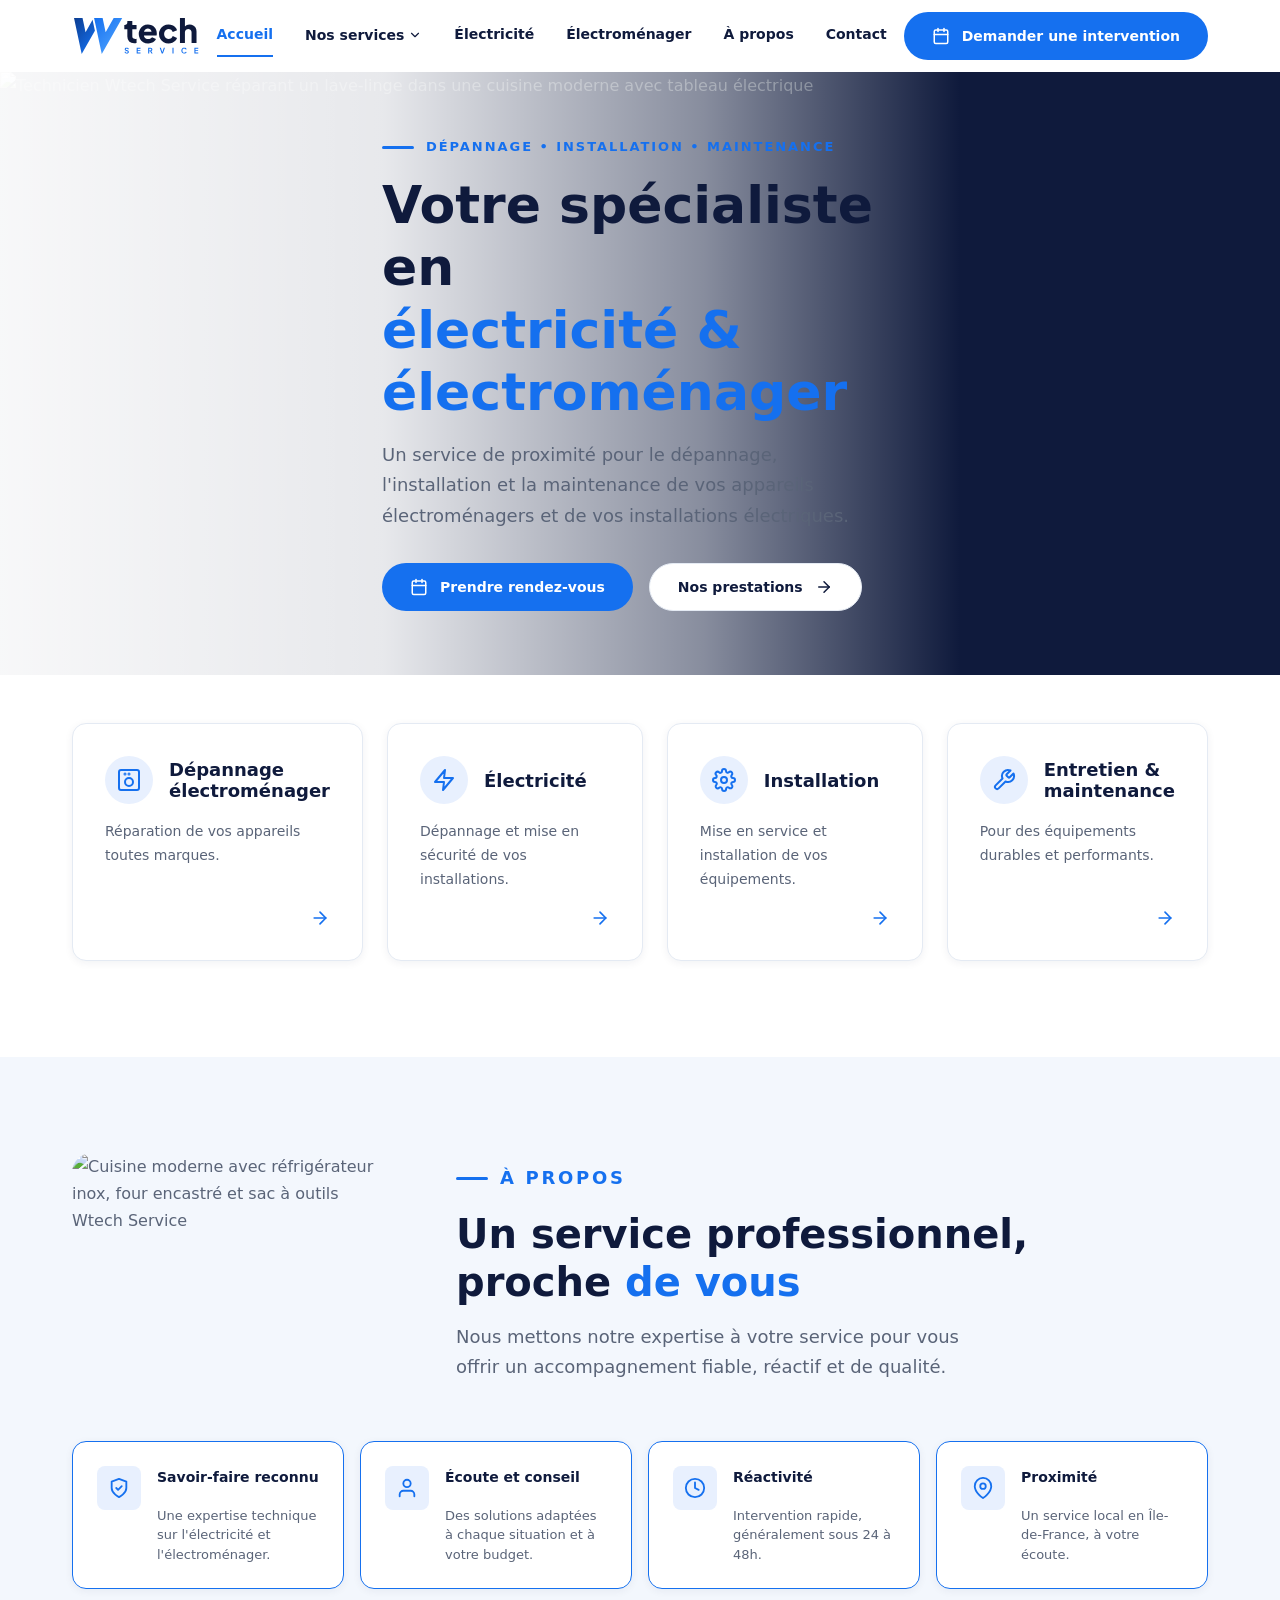
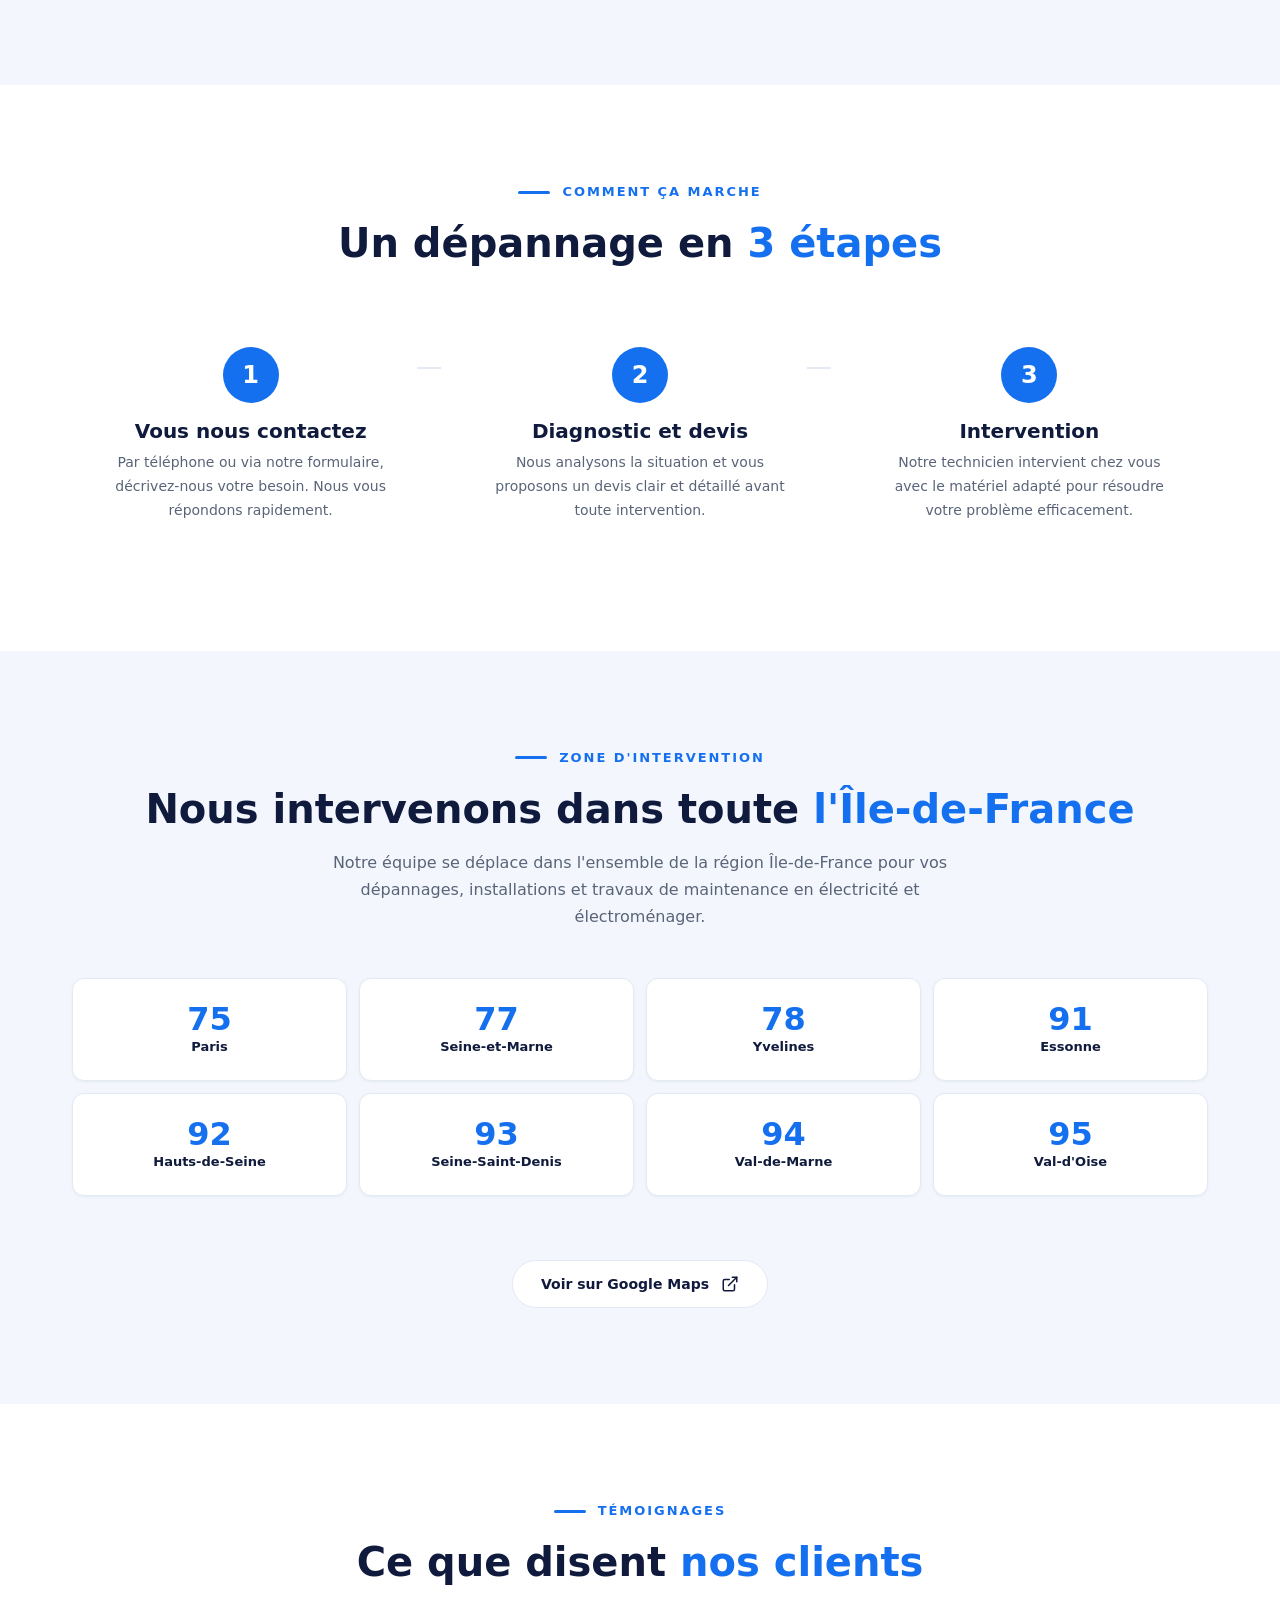
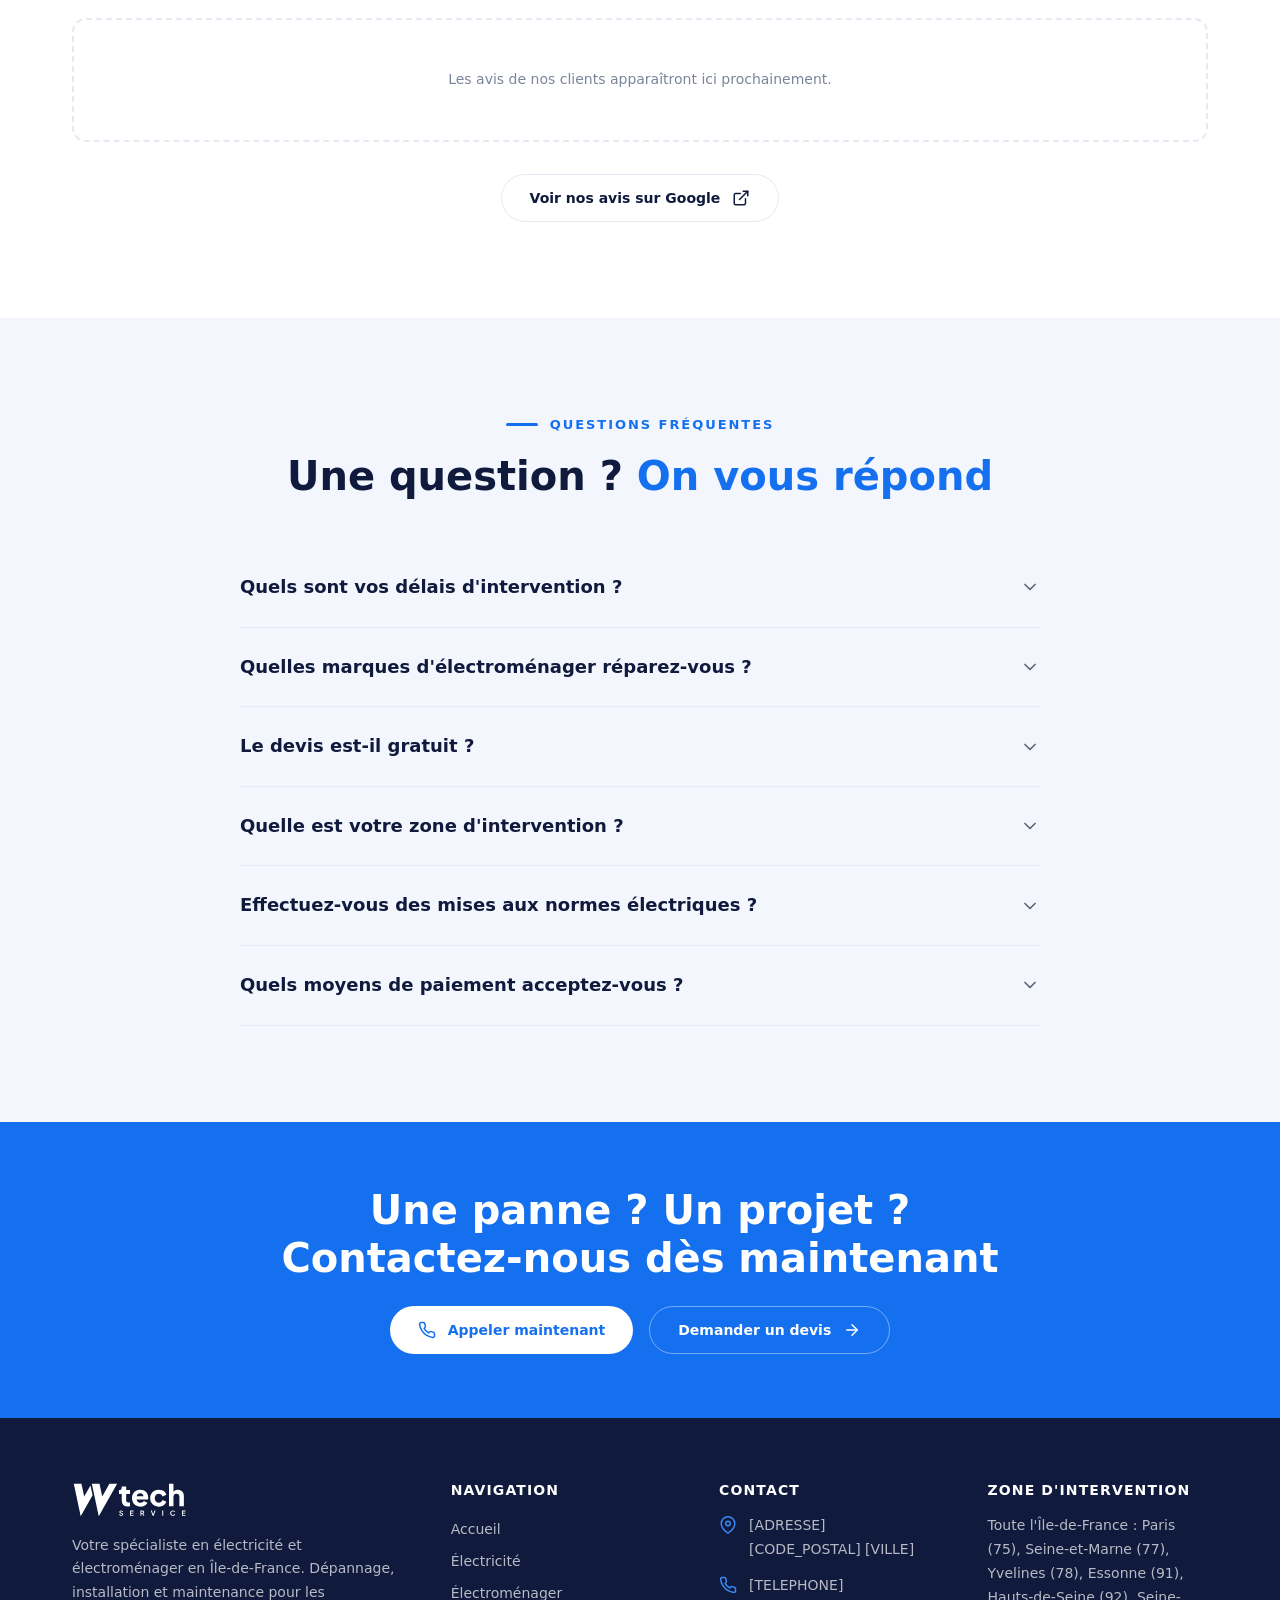
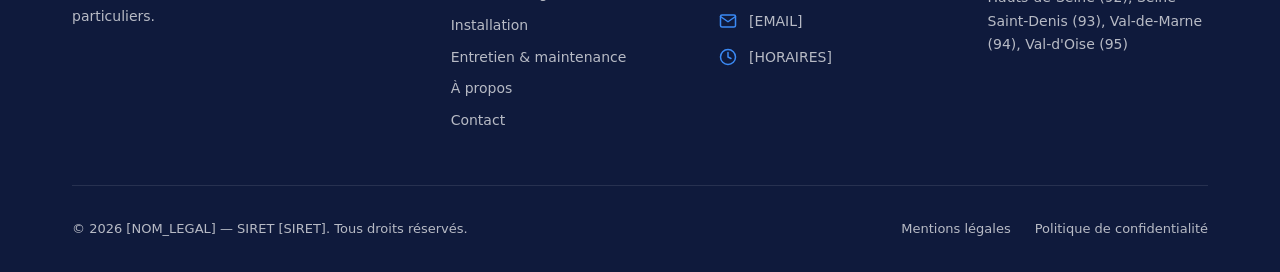
==== index.html @ e5208d06 "Initial commit - Site vitrine Walid Tech Service Co-Authored-By: Claude Opus 4.6 (1M context) <norep" ====
<!DOCTYPE html>
<html lang="fr">
<head>
  <meta charset="UTF-8">
  <meta name="viewport" content="width=device-width, initial-scale=1.0">
  <title>Wtech Service — Dépannage électricité et électroménager en Île-de-France</title>
  <meta name="description" content="Wtech Service : dépannage, installation et maintenance en électricité et électroménager en Île-de-France. Intervention rapide, devis gratuit.">
  <link rel="canonical" href="[URL_SITE]/">
  <meta name="theme-color" content="#1570EF">

  <!-- Open Graph -->
  <meta property="og:type" content="website">
  <meta property="og:title" content="Wtech Service — Électricité & Électroménager en Île-de-France">
  <meta property="og:description" content="Dépannage, installation et maintenance en électricité et électroménager. Intervention rapide en Île-de-France.">
  <meta property="og:url" content="[URL_SITE]/">
  <meta property="og:image" content="[URL_SITE]/assets/img/og-image.jpg">
  <meta property="og:locale" content="fr_FR">
  <meta property="og:site_name" content="Wtech Service">

  <!-- Twitter Card -->
  <meta name="twitter:card" content="summary_large_image">
  <meta name="twitter:title" content="Wtech Service — Électricité & Électroménager en Île-de-France">
  <meta name="twitter:description" content="Dépannage, installation et maintenance en électricité et électroménager. Intervention rapide en Île-de-France.">
  <meta name="twitter:image" content="[URL_SITE]/assets/img/og-image.jpg">

  <!-- Favicons -->
  <link rel="icon" href="assets/img/favicon.svg" type="image/svg+xml">
  <link rel="icon" href="assets/img/favicon-32.png" sizes="32x32" type="image/png">
  <link rel="apple-touch-icon" href="assets/img/apple-touch-icon.png">
  <link rel="manifest" href="site.webmanifest">

  <!-- Fonts (préchargement de la graisse principale) -->
  <link rel="preload" href="assets/fonts/PlusJakartaSans-Bold.woff2" as="font" type="font/woff2" crossorigin>

  <!-- CSS -->
  <link rel="stylesheet" href="assets/css/style.css">

  <!-- Données structurées JSON-LD : LocalBusiness -->
  <script type="application/ld+json">
  {
    "@context": "https://schema.org",
    "@type": "Electrician",
    "@id": "[URL_SITE]/#business",
    "name": "[NOM_LEGAL]",
    "image": "[URL_SITE]/assets/img/og-image.jpg",
    "logo": "[URL_SITE]/assets/img/logo.svg",
    "url": "[URL_SITE]",
    "telephone": "[TELEPHONE]",
    "email": "[EMAIL]",
    "address": {
      "@type": "PostalAddress",
      "streetAddress": "[ADRESSE]",
      "postalCode": "[CODE_POSTAL]",
      "addressLocality": "[VILLE]"
,
      "addressCountry": "FR"
    },
    "openingHoursSpecification": [
      {
        "@type": "OpeningHoursSpecification",
        "dayOfWeek": ["Monday","Tuesday","Wednesday","Thursday","Friday"],
        "opens": "08:00",
        "closes": "18:00"
      }
    ],
    "areaServed": [ZONE_INTERVENTION],
    "priceRange": "€€",
    "sameAs": ["[URL_FICHE_GOOGLE]"]
  }
  </script>

  <!-- Données structurées JSON-LD : FAQPage -->
  <script type="application/ld+json">
  {
    "@context": "https://schema.org",
    "@type": "FAQPage",
    "mainEntity": [
      {
        "@type": "Question",
        "name": "Quels sont vos délais d'intervention ?",
        "acceptedAnswer": {
          "@type": "Answer",
          "text": "Nous intervenons généralement sous 24 à 48 heures selon la nature de la panne et la disponibilité. En cas d'urgence électrique, nous faisons notre possible pour intervenir dans la journée."
        }
      },
      {
        "@type": "Question",
        "name": "Quelles marques d'électroménager réparez-vous ?",
        "acceptedAnswer": {
          "@type": "Answer",
          "text": "Nous réparons toutes les marques d'électroménager : Samsung, LG, Bosch, Whirlpool, Electrolux, Miele, Beko, Indesit, Siemens, et bien d'autres. Contactez-nous pour vérifier la prise en charge de votre appareil."
        }
      },
      {
        "@type": "Question",
        "name": "Le devis est-il gratuit ?",
        "acceptedAnswer": {
          "@type": "Answer",
          "text": "Le diagnostic et le devis sont établis lors de l'intervention. Si vous acceptez le devis, les frais de diagnostic sont inclus dans le prix de la réparation. En cas de refus, seuls les frais de déplacement et de diagnostic sont facturés."
        }
      },
      {
        "@type": "Question",
        "name": "Quelle est votre zone d'intervention ?",
        "acceptedAnswer": {
          "@type": "Answer",
          "text": "Nous intervenons dans toute l'Île-de-France : Paris (75), Seine-et-Marne (77), Yvelines (78), Essonne (91), Hauts-de-Seine (92), Seine-Saint-Denis (93), Val-de-Marne (94) et Val-d'Oise (95)."
        }
      },
      {
        "@type": "Question",
        "name": "Effectuez-vous des mises aux normes électriques ?",
        "acceptedAnswer": {
          "@type": "Answer",
          "text": "Oui, nous réalisons des diagnostics électriques et des mises aux normes (NF C 15-100) pour sécuriser votre installation. Nous pouvons intervenir dans le cadre d'une rénovation ou suite à un diagnostic obligatoire."
        }
      },
      {
        "@type": "Question",
        "name": "Quels moyens de paiement acceptez-vous ?",
        "acceptedAnswer": {
          "@type": "Answer",
          "text": "Nous acceptons les paiements en espèces, par carte bancaire et par virement bancaire. Le règlement s'effectue à la fin de l'intervention, une fois les travaux terminés."
        }
      }
    ]
  }
  </script>
</head>
<body>

<!-- Aller au contenu -->
<a href="#main" class="skip-link">Aller au contenu principal</a>

<!-- ====================================================================
     HEADER
     ==================================================================== -->
<header class="header" role="banner">
  <div class="container header__inner">

    <!-- Logo -->
    <a href="index.html" class="header__logo" aria-label="Wtech Service — Accueil">
      <img src="assets/img/logo.svg" alt="Wtech Service" width="160" height="50">
    </a>

    <!-- Nav desktop -->
    <nav class="nav" aria-label="Navigation principale">
      <a href="index.html" class="nav__link nav__link--active">Accueil</a>

      <!-- Sous-menu Nos services -->
      <div class="nav__item--dropdown">
        <button class="nav__dropdown-toggle" aria-expanded="false" aria-haspopup="true">
          Nos services
          <!-- Chevron -->
          <svg xmlns="http://www.w3.org/2000/svg" viewBox="0 0 24 24" fill="none" stroke="currentColor" stroke-width="2" stroke-linecap="round" stroke-linejoin="round" aria-hidden="true"><path d="M6 9l6 6 6-6"/></svg>
        </button>
        <div class="nav__dropdown" role="menu">
          <a href="electromenager.html" class="nav__dropdown-link" role="menuitem">
            <!-- Lave-linge -->
            <svg xmlns="http://www.w3.org/2000/svg" viewBox="0 0 24 24" fill="none" stroke="currentColor" stroke-width="2" stroke-linecap="round" stroke-linejoin="round" aria-hidden="true"><rect x="2" y="2" width="20" height="20" rx="2"/><circle cx="12" cy="14" r="4"/><line x1="8" y1="6" x2="8" y2="6"/><line x1="12" y1="6" x2="12" y2="6"/></svg>
            Dépannage électroménager
          </a>
          <a href="electricite.html" class="nav__dropdown-link" role="menuitem">
            <!-- Éclair -->
            <svg xmlns="http://www.w3.org/2000/svg" viewBox="0 0 24 24" fill="none" stroke="currentColor" stroke-width="2" stroke-linecap="round" stroke-linejoin="round" aria-hidden="true"><path d="M13 2L3 14h9l-1 8 10-12h-9l1-8z"/></svg>
            Électricité
          </a>
          <a href="installation.html" class="nav__dropdown-link" role="menuitem">
            <!-- Engrenage -->
            <svg xmlns="http://www.w3.org/2000/svg" viewBox="0 0 24 24" fill="none" stroke="currentColor" stroke-width="2" stroke-linecap="round" stroke-linejoin="round" aria-hidden="true"><circle cx="12" cy="12" r="3"/><path d="M19.4 15a1.65 1.65 0 0 0 .33 1.82l.06.06a2 2 0 1 1-2.83 2.83l-.06-.06a1.65 1.65 0 0 0-1.82-.33 1.65 1.65 0 0 0-1 1.51V21a2 2 0 0 1-4 0v-.09A1.65 1.65 0 0 0 9 19.4a1.65 1.65 0 0 0-1.82.33l-.06.06a2 2 0 1 1-2.83-2.83l.06-.06A1.65 1.65 0 0 0 4.68 15a1.65 1.65 0 0 0-1.51-1H3a2 2 0 0 1 0-4h.09A1.65 1.65 0 0 0 4.6 9a1.65 1.65 0 0 0-.33-1.82l-.06-.06a2 2 0 1 1 2.83-2.83l.06.06A1.65 1.65 0 0 0 9 4.68a1.65 1.65 0 0 0 1-1.51V3a2 2 0 0 1 4 0v.09a1.65 1.65 0 0 0 1 1.51 1.65 1.65 0 0 0 1.82-.33l.06-.06a2 2 0 1 1 2.83 2.83l-.06.06A1.65 1.65 0 0 0 19.4 9a1.65 1.65 0 0 0 1.51 1H21a2 2 0 0 1 0 4h-.09a1.65 1.65 0 0 0-1.51 1z"/></svg>
            Installation
          </a>
          <a href="entretien-maintenance.html" class="nav__dropdown-link" role="menuitem">
            <!-- Clé à molette -->
            <svg xmlns="http://www.w3.org/2000/svg" viewBox="0 0 24 24" fill="none" stroke="currentColor" stroke-width="2" stroke-linecap="round" stroke-linejoin="round" aria-hidden="true"><path d="M14.7 6.3a1 1 0 0 0 0 1.4l1.6 1.6a1 1 0 0 0 1.4 0l3.77-3.77a6 6 0 0 1-7.94 7.94l-6.91 6.91a2.12 2.12 0 0 1-3-3l6.91-6.91a6 6 0 0 1 7.94-7.94l-3.76 3.76z"/></svg>
            Entretien &amp; maintenance
          </a>
        </div>
      </div>

      <a href="electricite.html" class="nav__link">Électricité</a>
      <a href="electromenager.html" class="nav__link">Électroménager</a>
      <a href="a-propos.html" class="nav__link">À propos</a>
      <a href="contact.html" class="nav__link">Contact</a>
    </nav>

    <!-- Actions header -->
    <div class="header__actions">
      <!-- Bouton appel mobile -->
      <a href="tel:[TELEPHONE]" class="btn btn--icon btn--primary header__call" aria-label="Appeler Wtech Service">
        <svg xmlns="http://www.w3.org/2000/svg" viewBox="0 0 24 24" fill="none" stroke="currentColor" stroke-width="2" stroke-linecap="round" stroke-linejoin="round" aria-hidden="true"><path d="M22 16.92v3a2 2 0 0 1-2.18 2 19.79 19.79 0 0 1-8.63-3.07 19.5 19.5 0 0 1-6-6 19.79 19.79 0 0 1-3.07-8.67A2 2 0 0 1 4.11 2h3a2 2 0 0 1 2 1.72 12.84 12.84 0 0 0 .7 2.81 2 2 0 0 1-.45 2.11L8.09 9.91a16 16 0 0 0 6 6l1.27-1.27a2 2 0 0 1 2.11-.45 12.84 12.84 0 0 0 2.81.7A2 2 0 0 1 22 16.92z"/></svg>
      </a>

      <!-- CTA desktop -->
      <a href="contact.html" class="btn btn--primary header__cta">
        <!-- Calendrier -->
        <svg xmlns="http://www.w3.org/2000/svg" viewBox="0 0 24 24" fill="none" stroke="currentColor" stroke-width="2" stroke-linecap="round" stroke-linejoin="round" aria-hidden="true"><rect x="3" y="4" width="18" height="18" rx="2"/><line x1="16" y1="2" x2="16" y2="6"/><line x1="8" y1="2" x2="8" y2="6"/><line x1="3" y1="10" x2="21" y2="10"/></svg>
        Demander une intervention
      </a>

      <!-- Burger mobile -->
      <button class="burger" aria-expanded="false" aria-controls="mobile-menu" aria-label="Ouvrir le menu">
        <span class="burger__line"></span>
        <span class="burger__line"></span>
        <span class="burger__line"></span>
      </button>
    </div>
  </div>
</header>

<!-- Menu mobile -->
<nav class="mobile-menu" id="mobile-menu" aria-hidden="true" aria-label="Menu mobile">
  <a href="index.html" class="mobile-menu__link mobile-menu__link--active">Accueil</a>

  <button class="mobile-menu__sub-toggle" aria-expanded="false" aria-controls="mobile-sub-services">
    Nos services
    <svg xmlns="http://www.w3.org/2000/svg" viewBox="0 0 24 24" fill="none" stroke="currentColor" stroke-width="2" stroke-linecap="round" stroke-linejoin="round" aria-hidden="true"><path d="M6 9l6 6 6-6"/></svg>
  </button>
  <div class="mobile-menu__sub" id="mobile-sub-services" aria-hidden="true">
    <a href="electromenager.html" class="mobile-menu__sub-link">
      <svg xmlns="http://www.w3.org/2000/svg" viewBox="0 0 24 24" fill="none" stroke="currentColor" stroke-width="2" stroke-linecap="round" stroke-linejoin="round" aria-hidden="true"><rect x="2" y="2" width="20" height="20" rx="2"/><circle cx="12" cy="14" r="4"/><line x1="8" y1="6" x2="8" y2="6"/><line x1="12" y1="6" x2="12" y2="6"/></svg>
      Dépannage électroménager
    </a>
    <a href="electricite.html" class="mobile-menu__sub-link">
      <svg xmlns="http://www.w3.org/2000/svg" viewBox="0 0 24 24" fill="none" stroke="currentColor" stroke-width="2" stroke-linecap="round" stroke-linejoin="round" aria-hidden="true"><path d="M13 2L3 14h9l-1 8 10-12h-9l1-8z"/></svg>
      Électricité
    </a>
    <a href="installation.html" class="mobile-menu__sub-link">
      <svg xmlns="http://www.w3.org/2000/svg" viewBox="0 0 24 24" fill="none" stroke="currentColor" stroke-width="2" stroke-linecap="round" stroke-linejoin="round" aria-hidden="true"><circle cx="12" cy="12" r="3"/><path d="M19.4 15a1.65 1.65 0 0 0 .33 1.82l.06.06a2 2 0 1 1-2.83 2.83l-.06-.06a1.65 1.65 0 0 0-1.82-.33 1.65 1.65 0 0 0-1 1.51V21a2 2 0 0 1-4 0v-.09A1.65 1.65 0 0 0 9 19.4a1.65 1.65 0 0 0-1.82.33l-.06.06a2 2 0 1 1-2.83-2.83l.06-.06A1.65 1.65 0 0 0 4.68 15a1.65 1.65 0 0 0-1.51-1H3a2 2 0 0 1 0-4h.09A1.65 1.65 0 0 0 4.6 9a1.65 1.65 0 0 0-.33-1.82l-.06-.06a2 2 0 1 1 2.83-2.83l.06.06A1.65 1.65 0 0 0 9 4.68a1.65 1.65 0 0 0 1-1.51V3a2 2 0 0 1 4 0v.09a1.65 1.65 0 0 0 1 1.51 1.65 1.65 0 0 0 1.82-.33l.06-.06a2 2 0 1 1 2.83 2.83l-.06.06A1.65 1.65 0 0 0 19.4 9a1.65 1.65 0 0 0 1.51 1H21a2 2 0 0 1 0 4h-.09a1.65 1.65 0 0 0-1.51 1z"/></svg>
      Installation
    </a>
    <a href="entretien-maintenance.html" class="mobile-menu__sub-link">
      <svg xmlns="http://www.w3.org/2000/svg" viewBox="0 0 24 24" fill="none" stroke="currentColor" stroke-width="2" stroke-linecap="round" stroke-linejoin="round" aria-hidden="true"><path d="M14.7 6.3a1 1 0 0 0 0 1.4l1.6 1.6a1 1 0 0 0 1.4 0l3.77-3.77a6 6 0 0 1-7.94 7.94l-6.91 6.91a2.12 2.12 0 0 1-3-3l6.91-6.91a6 6 0 0 1 7.94-7.94l-3.76 3.76z"/></svg>
      Entretien &amp; maintenance
    </a>
  </div>

  <a href="electricite.html" class="mobile-menu__link">Électricité</a>
  <a href="electromenager.html" class="mobile-menu__link">Électroménager</a>
  <a href="a-propos.html" class="mobile-menu__link">À propos</a>
  <a href="contact.html" class="mobile-menu__link">Contact</a>

  <div class="mobile-menu__cta">
    <a href="contact.html" class="btn btn--primary" style="width:100%">
      <svg xmlns="http://www.w3.org/2000/svg" viewBox="0 0 24 24" fill="none" stroke="currentColor" stroke-width="2" stroke-linecap="round" stroke-linejoin="round" aria-hidden="true"><rect x="3" y="4" width="18" height="18" rx="2"/><line x1="16" y1="2" x2="16" y2="6"/><line x1="8" y1="2" x2="8" y2="6"/><line x1="3" y1="10" x2="21" y2="10"/></svg>
      Demander une intervention
    </a>
  </div>
</nav>
<div class="mobile-menu__overlay" aria-hidden="true"></div>

<!-- ====================================================================
     MAIN
     ==================================================================== -->
<main id="main">

  <!-- ================================================================
       HERO
       ================================================================ -->
  <section class="hero">
    <div class="hero__bg">
      <picture>
        <img
          src="assets/img/hero.jpg"
          alt="Technicien Wtech Service réparant un lave-linge dans une cuisine moderne avec tableau électrique"
          width="1600"
          height="600"
          fetchpriority="high"
        >
      </picture>
    </div>

    <div class="container hero__content">
      <p class="eyebrow">Dépannage &bull; Installation &bull; Maintenance</p>

      <h1 class="hero__title">
        Votre spécialiste en<br>
        <span class="text-primary">électricité &amp; électroménager</span>
      </h1>

      <p class="hero__desc">
        Un service de proximité pour le dépannage, l'installation
        et la maintenance de vos appareils électroménagers
        et de vos installations électriques.
      </p>

      <div class="hero__buttons">
        <a href="contact.html" class="btn btn--primary">
          <!-- Calendrier -->
          <svg xmlns="http://www.w3.org/2000/svg" viewBox="0 0 24 24" fill="none" stroke="currentColor" stroke-width="2" stroke-linecap="round" stroke-linejoin="round" aria-hidden="true"><rect x="3" y="4" width="18" height="18" rx="2"/><line x1="16" y1="2" x2="16" y2="6"/><line x1="8" y1="2" x2="8" y2="6"/><line x1="3" y1="10" x2="21" y2="10"/></svg>
          Prendre rendez-vous
        </a>
        <a href="#services" class="btn btn--secondary">
          Nos prestations
          <svg xmlns="http://www.w3.org/2000/svg" viewBox="0 0 24 24" fill="none" stroke="currentColor" stroke-width="2" stroke-linecap="round" stroke-linejoin="round" aria-hidden="true" width="16" height="16"><path d="M5 12h14"/><path d="M12 5l7 7-7 7"/></svg>
        </a>
      </div>
    </div>
  </section>

  <!-- ================================================================
       SERVICES (4 cartes)
       ================================================================ -->
  <section class="services-grid section" id="services" aria-labelledby="services-heading">
    <h2 id="services-heading" class="sr-only">Nos services</h2>
    <div class="container">
      <div class="services-grid__inner">

        <!-- Carte 1 : Dépannage électroménager -->
        <a href="electromenager.html" class="card reveal">
          <div class="card__header">
            <div class="card__icon">
              <!-- Lave-linge -->
              <svg xmlns="http://www.w3.org/2000/svg" viewBox="0 0 24 24" fill="none" stroke="currentColor" stroke-width="2" stroke-linecap="round" stroke-linejoin="round" aria-hidden="true"><rect x="2" y="2" width="20" height="20" rx="2"/><circle cx="12" cy="14" r="4"/><circle cx="8" cy="6" r="0.5" fill="currentColor"/><circle cx="12" cy="6" r="0.5" fill="currentColor"/></svg>
            </div>
            <h3 class="card__title">Dépannage électroménager</h3>
          </div>
          <p class="card__desc">Réparation de vos appareils toutes marques.</p>
          <div class="card__arrow">
            <svg xmlns="http://www.w3.org/2000/svg" viewBox="0 0 24 24" fill="none" stroke="currentColor" stroke-width="2" stroke-linecap="round" stroke-linejoin="round" aria-hidden="true"><path d="M5 12h14"/><path d="M12 5l7 7-7 7"/></svg>
          </div>
        </a>

        <!-- Carte 2 : Électricité -->
        <a href="electricite.html" class="card reveal">
          <div class="card__header">
            <div class="card__icon">
              <!-- Éclair -->
              <svg xmlns="http://www.w3.org/2000/svg" viewBox="0 0 24 24" fill="none" stroke="currentColor" stroke-width="2" stroke-linecap="round" stroke-linejoin="round" aria-hidden="true"><path d="M13 2L3 14h9l-1 8 10-12h-9l1-8z"/></svg>
            </div>
            <h3 class="card__title">Électricité</h3>
          </div>
          <p class="card__desc">Dépannage et mise en sécurité de vos installations.</p>
          <div class="card__arrow">
            <svg xmlns="http://www.w3.org/2000/svg" viewBox="0 0 24 24" fill="none" stroke="currentColor" stroke-width="2" stroke-linecap="round" stroke-linejoin="round" aria-hidden="true"><path d="M5 12h14"/><path d="M12 5l7 7-7 7"/></svg>
          </div>
        </a>

        <!-- Carte 3 : Installation -->
        <a href="installation.html" class="card reveal">
          <div class="card__header">
            <div class="card__icon">
              <!-- Engrenage -->
              <svg xmlns="http://www.w3.org/2000/svg" viewBox="0 0 24 24" fill="none" stroke="currentColor" stroke-width="2" stroke-linecap="round" stroke-linejoin="round" aria-hidden="true"><circle cx="12" cy="12" r="3"/><path d="M19.4 15a1.65 1.65 0 0 0 .33 1.82l.06.06a2 2 0 1 1-2.83 2.83l-.06-.06a1.65 1.65 0 0 0-1.82-.33 1.65 1.65 0 0 0-1 1.51V21a2 2 0 0 1-4 0v-.09A1.65 1.65 0 0 0 9 19.4a1.65 1.65 0 0 0-1.82.33l-.06.06a2 2 0 1 1-2.83-2.83l.06-.06A1.65 1.65 0 0 0 4.68 15a1.65 1.65 0 0 0-1.51-1H3a2 2 0 0 1 0-4h.09A1.65 1.65 0 0 0 4.6 9a1.65 1.65 0 0 0-.33-1.82l-.06-.06a2 2 0 1 1 2.83-2.83l.06.06A1.65 1.65 0 0 0 9 4.68a1.65 1.65 0 0 0 1-1.51V3a2 2 0 0 1 4 0v.09a1.65 1.65 0 0 0 1 1.51 1.65 1.65 0 0 0 1.82-.33l.06-.06a2 2 0 1 1 2.83 2.83l-.06.06A1.65 1.65 0 0 0 19.4 9a1.65 1.65 0 0 0 1.51 1H21a2 2 0 0 1 0 4h-.09a1.65 1.65 0 0 0-1.51 1z"/></svg>
            </div>
            <h3 class="card__title">Installation</h3>
          </div>
          <p class="card__desc">Mise en service et installation de vos équipements.</p>
          <div class="card__arrow">
            <svg xmlns="http://www.w3.org/2000/svg" viewBox="0 0 24 24" fill="none" stroke="currentColor" stroke-width="2" stroke-linecap="round" stroke-linejoin="round" aria-hidden="true"><path d="M5 12h14"/><path d="M12 5l7 7-7 7"/></svg>
          </div>
        </a>

        <!-- Carte 4 : Entretien & maintenance -->
        <a href="entretien-maintenance.html" class="card reveal">
          <div class="card__header">
            <div class="card__icon">
              <!-- Clé à molette -->
              <svg xmlns="http://www.w3.org/2000/svg" viewBox="0 0 24 24" fill="none" stroke="currentColor" stroke-width="2" stroke-linecap="round" stroke-linejoin="round" aria-hidden="true"><path d="M14.7 6.3a1 1 0 0 0 0 1.4l1.6 1.6a1 1 0 0 0 1.4 0l3.77-3.77a6 6 0 0 1-7.94 7.94l-6.91 6.91a2.12 2.12 0 0 1-3-3l6.91-6.91a6 6 0 0 1 7.94-7.94l-3.76 3.76z"/></svg>
            </div>
            <h3 class="card__title">Entretien &amp; maintenance</h3>
          </div>
          <p class="card__desc">Pour des équipements durables et performants.</p>
          <div class="card__arrow">
            <svg xmlns="http://www.w3.org/2000/svg" viewBox="0 0 24 24" fill="none" stroke="currentColor" stroke-width="2" stroke-linecap="round" stroke-linejoin="round" aria-hidden="true"><path d="M5 12h14"/><path d="M12 5l7 7-7 7"/></svg>
          </div>
        </a>

      </div>
    </div>
  </section>

  <!-- ================================================================
       UN SERVICE PROFESSIONNEL, PROCHE DE VOUS
       ================================================================ -->
  <section class="section section--alt" aria-labelledby="about-heading">
    <div class="container">
      <!-- Bloc haut : image + texte -->
      <div class="about-section__top reveal">
        <div class="about-section__image">
          <picture>
            <img
              src="assets/img/procheDeVous.jpg"
              alt="Cuisine moderne avec réfrigérateur inox, four encastré et sac à outils Wtech Service"
              width="600"
              height="450"
              loading="lazy"
            >
          </picture>
        </div>

        <div class="about-section__text">
          <p class="eyebrow">À propos</p>
          <h2 id="about-heading">
            Un service professionnel,<br>
            proche <span class="text-primary">de vous</span>
          </h2>
          <p>
            Nous mettons notre expertise à votre service pour vous offrir
            un accompagnement fiable, réactif et de qualité.
          </p>
        </div>
      </div>

      <!-- Bloc bas : 4 atouts pleine largeur -->
      <div class="strengths reveal">
          <div class="strength">
            <div class="strength__icon">
              <svg xmlns="http://www.w3.org/2000/svg" viewBox="0 0 24 24" fill="none" stroke="currentColor" stroke-width="2" stroke-linecap="round" stroke-linejoin="round" aria-hidden="true"><path d="M12 22s8-4 8-10V5l-8-3-8 3v7c0 6 8 10 8 10z"/><path d="M9 12l2 2 4-4"/></svg>
            </div>
            <div>
              <p class="strength__title">Savoir-faire reconnu</p>
              <p class="strength__desc">Une expertise technique sur l'électricité et l'électroménager.</p>
            </div>
          </div>

          <div class="strength">
            <div class="strength__icon">
              <svg xmlns="http://www.w3.org/2000/svg" viewBox="0 0 24 24" fill="none" stroke="currentColor" stroke-width="2" stroke-linecap="round" stroke-linejoin="round" aria-hidden="true"><path d="M20 21v-2a4 4 0 0 0-4-4H8a4 4 0 0 0-4 4v2"/><circle cx="12" cy="7" r="4"/></svg>
            </div>
            <div>
              <p class="strength__title">Écoute et conseil</p>
              <p class="strength__desc">Des solutions adaptées à chaque situation et à votre budget.</p>
            </div>
          </div>

          <div class="strength">
            <div class="strength__icon">
              <svg xmlns="http://www.w3.org/2000/svg" viewBox="0 0 24 24" fill="none" stroke="currentColor" stroke-width="2" stroke-linecap="round" stroke-linejoin="round" aria-hidden="true"><circle cx="12" cy="12" r="10"/><polyline points="12 6 12 12 16 14"/></svg>
            </div>
            <div>
              <p class="strength__title">Réactivité</p>
              <p class="strength__desc">Intervention rapide, généralement sous 24 à 48h.</p>
            </div>
          </div>

          <div class="strength">
            <div class="strength__icon">
              <svg xmlns="http://www.w3.org/2000/svg" viewBox="0 0 24 24" fill="none" stroke="currentColor" stroke-width="2" stroke-linecap="round" stroke-linejoin="round" aria-hidden="true"><path d="M21 10c0 7-9 13-9 13s-9-6-9-13a9 9 0 1 1 18 0z"/><circle cx="12" cy="10" r="3"/></svg>
            </div>
            <div>
              <p class="strength__title">Proximité</p>
              <p class="strength__desc">Un service local en Île-de-France, à votre écoute.</p>
            </div>
          </div>
        </div>
      </div>
    </div>
  </section>

  <!-- ================================================================
       COMMENT ÇA MARCHE
       ================================================================ -->
  <section class="section" aria-labelledby="steps-heading">
    <div class="container text-center">
      <p class="eyebrow" style="justify-content:center">Comment ça marche</p>
      <h2 id="steps-heading" class="mb-2xl">Un dépannage en <span class="text-primary">3 étapes</span></h2>

      <div class="steps">
        <div class="step reveal">
          <div class="step__number">1</div>
          <h3 class="step__title">Vous nous contactez</h3>
          <p class="step__desc">Par téléphone ou via notre formulaire, décrivez-nous votre besoin. Nous vous répondons rapidement.</p>
        </div>
        <div class="step reveal">
          <div class="step__number">2</div>
          <h3 class="step__title">Diagnostic et devis</h3>
          <p class="step__desc">Nous analysons la situation et vous proposons un devis clair et détaillé avant toute intervention.</p>
        </div>
        <div class="step reveal">
          <div class="step__number">3</div>
          <h3 class="step__title">Intervention</h3>
          <p class="step__desc">Notre technicien intervient chez vous avec le matériel adapté pour résoudre votre problème efficacement.</p>
        </div>
      </div>
    </div>
  </section>

  <!-- ================================================================
       ZONE D'INTERVENTION
       ================================================================ -->
  <section class="section section--alt" aria-labelledby="zone-heading">
    <div class="container reveal">
      <div class="text-center mb-2xl">
        <p class="eyebrow" style="justify-content:center">Zone d'intervention</p>
        <h2 id="zone-heading" class="mb-md">Nous intervenons dans toute <span class="text-primary">l'Île-de-France</span></h2>
        <p style="max-width:640px;margin-inline:auto;">Notre équipe se déplace dans l'ensemble de la région Île-de-France pour vos dépannages, installations et travaux de maintenance en électricité et électroménager.</p>
      </div>

      <!-- Grille des départements -->
      <div class="zone__cards">
        <div class="zone__card">
          <span class="zone__card-number">75</span>
          <span class="zone__card-name">Paris</span>
        </div>
        <div class="zone__card">
          <span class="zone__card-number">77</span>
          <span class="zone__card-name">Seine-et-Marne</span>
        </div>
        <div class="zone__card">
          <span class="zone__card-number">78</span>
          <span class="zone__card-name">Yvelines</span>
        </div>
        <div class="zone__card">
          <span class="zone__card-number">91</span>
          <span class="zone__card-name">Essonne</span>
        </div>
        <div class="zone__card">
          <span class="zone__card-number">92</span>
          <span class="zone__card-name">Hauts-de-Seine</span>
        </div>
        <div class="zone__card">
          <span class="zone__card-number">93</span>
          <span class="zone__card-name">Seine-Saint-Denis</span>
        </div>
        <div class="zone__card">
          <span class="zone__card-number">94</span>
          <span class="zone__card-name">Val-de-Marne</span>
        </div>
        <div class="zone__card">
          <span class="zone__card-number">95</span>
          <span class="zone__card-name">Val-d'Oise</span>
        </div>
      </div>

      <div class="text-center" style="margin-top:var(--space-xl);">
        <a href="[URL_FICHE_GOOGLE]" class="btn btn--secondary zone__map-btn" target="_blank" rel="noopener noreferrer">
          Voir sur Google Maps
          <svg xmlns="http://www.w3.org/2000/svg" viewBox="0 0 24 24" fill="none" stroke="currentColor" stroke-width="2" stroke-linecap="round" stroke-linejoin="round" aria-hidden="true" width="16" height="16"><path d="M18 13v6a2 2 0 0 1-2 2H5a2 2 0 0 1-2-2V8a2 2 0 0 1 2-2h6"/><polyline points="15 3 21 3 21 9"/><line x1="10" y1="14" x2="21" y2="3"/></svg>
        </a>
      </div>
    </div>
  </section>

  <!-- ================================================================
       AVIS CLIENTS (placeholder)
       ================================================================ -->
  <section class="section reviews" aria-labelledby="reviews-heading">
    <div class="container reveal">
      <p class="eyebrow" style="justify-content:center">Témoignages</p>
      <h2 id="reviews-heading" class="mb-lg">Ce que disent <span class="text-primary">nos clients</span></h2>

      <!--
        TODO : Ajouter les avis Google ici.
        Format recommandé par avis :
        <blockquote class="review">
          <div class="review__stars">★★★★★</div>
          <p class="review__text">Texte de l'avis…</p>
          <footer class="review__author">— Prénom N.</footer>
        </blockquote>

        IMPORTANT : N'utilisez que de vrais avis clients provenant de
        votre fiche Google Business Profile. Ne jamais inventer d'avis.
      -->
      <div class="reviews__placeholder">
        <p>Les avis de nos clients apparaîtront ici prochainement.</p>
      </div>

      <div style="margin-top: var(--space-xl); text-align: center;">
        <a href="[URL_FICHE_GOOGLE]" class="btn btn--secondary" target="_blank" rel="noopener noreferrer">
          Voir nos avis sur Google
          <svg xmlns="http://www.w3.org/2000/svg" viewBox="0 0 24 24" fill="none" stroke="currentColor" stroke-width="2" stroke-linecap="round" stroke-linejoin="round" aria-hidden="true" width="16" height="16"><path d="M18 13v6a2 2 0 0 1-2 2H5a2 2 0 0 1-2-2V8a2 2 0 0 1 2-2h6"/><polyline points="15 3 21 3 21 9"/><line x1="10" y1="14" x2="21" y2="3"/></svg>
        </a>
      </div>
    </div>
  </section>

  <!-- ================================================================
       FAQ
       ================================================================ -->
  <section class="section section--alt" aria-labelledby="faq-heading">
    <div class="container">
      <div class="text-center mb-2xl">
        <p class="eyebrow" style="justify-content:center">Questions fréquentes</p>
        <h2 id="faq-heading">Une question ? <span class="text-primary">On vous répond</span></h2>
      </div>

      <div class="faq__list">
        <details class="faq__item">
          <summary>Quels sont vos délais d'intervention ?</summary>
          <div class="faq__answer">
            <p>Nous intervenons généralement sous 24 à 48 heures selon la nature de la panne et la disponibilité. En cas d'urgence électrique (coupure totale, odeur de brûlé), nous faisons notre possible pour intervenir dans la journée.</p>
          </div>
        </details>

        <details class="faq__item">
          <summary>Quelles marques d'électroménager réparez-vous ?</summary>
          <div class="faq__answer">
            <p>Nous réparons toutes les grandes marques d'électroménager : Samsung, LG, Bosch, Whirlpool, Electrolux, Miele, Beko, Indesit, Siemens, et bien d'autres. Contactez-nous pour vérifier la prise en charge de votre appareil.</p>
          </div>
        </details>

        <details class="faq__item">
          <summary>Le devis est-il gratuit ?</summary>
          <div class="faq__answer">
            <p>Le diagnostic et le devis sont établis lors de l'intervention. Si vous acceptez le devis, les frais de diagnostic sont inclus dans le prix de la réparation. En cas de refus, seuls les frais de déplacement et de diagnostic restent à votre charge.</p>
          </div>
        </details>

        <details class="faq__item">
          <summary>Quelle est votre zone d'intervention ?</summary>
          <div class="faq__answer">
            <p>Nous intervenons dans toute l'Île-de-France : Paris (75), Seine-et-Marne (77), Yvelines (78), Essonne (91), Hauts-de-Seine (92), Seine-Saint-Denis (93), Val-de-Marne (94) et Val-d'Oise (95).</p>
          </div>
        </details>

        <details class="faq__item">
          <summary>Effectuez-vous des mises aux normes électriques ?</summary>
          <div class="faq__answer">
            <p>Oui, nous réalisons des diagnostics électriques et des mises aux normes (NF C 15-100) pour sécuriser votre installation. Nous intervenons dans le cadre d'une rénovation, d'un projet de mise en conformité, ou suite à un diagnostic obligatoire lors d'une vente.</p>
          </div>
        </details>

        <details class="faq__item">
          <summary>Quels moyens de paiement acceptez-vous ?</summary>
          <div class="faq__answer">
            <p>Nous acceptons les paiements en espèces, par carte bancaire et par virement bancaire. Le règlement s'effectue à la fin de l'intervention, une fois les travaux terminés et validés.</p>
          </div>
        </details>
      </div>
    </div>
  </section>

  <!-- ================================================================
       CTA BANDEAU
       ================================================================ -->
  <section class="cta-banner" aria-labelledby="cta-heading">
    <div class="container">
      <h2 id="cta-heading">Une panne ? Un projet ?<br>Contactez-nous dès maintenant</h2>
      <div class="cta-banner__buttons">
        <a href="tel:[TELEPHONE]" class="btn btn--primary">
          <svg xmlns="http://www.w3.org/2000/svg" viewBox="0 0 24 24" fill="none" stroke="currentColor" stroke-width="2" stroke-linecap="round" stroke-linejoin="round" aria-hidden="true"><path d="M22 16.92v3a2 2 0 0 1-2.18 2 19.79 19.79 0 0 1-8.63-3.07 19.5 19.5 0 0 1-6-6 19.79 19.79 0 0 1-3.07-8.67A2 2 0 0 1 4.11 2h3a2 2 0 0 1 2 1.72 12.84 12.84 0 0 0 .7 2.81 2 2 0 0 1-.45 2.11L8.09 9.91a16 16 0 0 0 6 6l1.27-1.27a2 2 0 0 1 2.11-.45 12.84 12.84 0 0 0 2.81.7A2 2 0 0 1 22 16.92z"/></svg>
          Appeler maintenant
        </a>
        <a href="contact.html" class="btn btn--secondary">
          Demander un devis
          <svg xmlns="http://www.w3.org/2000/svg" viewBox="0 0 24 24" fill="none" stroke="currentColor" stroke-width="2" stroke-linecap="round" stroke-linejoin="round" aria-hidden="true" width="16" height="16"><path d="M5 12h14"/><path d="M12 5l7 7-7 7"/></svg>
        </a>
      </div>
    </div>
  </section>

</main>

<!-- ====================================================================
     FOOTER
     ==================================================================== -->
<footer class="footer" role="contentinfo">
  <div class="container">
    <div class="footer__grid">

      <!-- Colonne 1 : Marque -->
      <div class="footer__brand">
        <a href="index.html" class="footer__logo" aria-label="Wtech Service — Accueil">
          <!-- Logo en version claire pour fond sombre : on utilise le même SVG avec un filtre CSS ou une version dédiée -->
          <img src="assets/img/logo.svg" alt="Wtech Service" width="140" height="44" style="filter: brightness(0) invert(1);">
        </a>
        <p>Votre spécialiste en électricité et électroménager en Île-de-France. Dépannage, installation et maintenance pour les particuliers.</p>
      </div>

      <!-- Colonne 2 : Pages -->
      <div>
        <h3 class="footer__heading">Navigation</h3>
        <a href="index.html" class="footer__link">Accueil</a>
        <a href="electricite.html" class="footer__link">Électricité</a>
        <a href="electromenager.html" class="footer__link">Électroménager</a>
        <a href="installation.html" class="footer__link">Installation</a>
        <a href="entretien-maintenance.html" class="footer__link">Entretien &amp; maintenance</a>
        <a href="a-propos.html" class="footer__link">À propos</a>
        <a href="contact.html" class="footer__link">Contact</a>
      </div>

      <!-- Colonne 3 : Contact (NAP) -->
      <div>
        <h3 class="footer__heading">Contact</h3>
        <div class="footer__contact-item">
          <svg xmlns="http://www.w3.org/2000/svg" viewBox="0 0 24 24" fill="none" stroke="currentColor" stroke-width="2" stroke-linecap="round" stroke-linejoin="round" aria-hidden="true"><path d="M21 10c0 7-9 13-9 13s-9-6-9-13a9 9 0 1 1 18 0z"/><circle cx="12" cy="10" r="3"/></svg>
          <span>[ADRESSE]<br>[CODE_POSTAL] [VILLE]</span>
        </div>
        <div class="footer__contact-item">
          <svg xmlns="http://www.w3.org/2000/svg" viewBox="0 0 24 24" fill="none" stroke="currentColor" stroke-width="2" stroke-linecap="round" stroke-linejoin="round" aria-hidden="true"><path d="M22 16.92v3a2 2 0 0 1-2.18 2 19.79 19.79 0 0 1-8.63-3.07 19.5 19.5 0 0 1-6-6 19.79 19.79 0 0 1-3.07-8.67A2 2 0 0 1 4.11 2h3a2 2 0 0 1 2 1.72 12.84 12.84 0 0 0 .7 2.81 2 2 0 0 1-.45 2.11L8.09 9.91a16 16 0 0 0 6 6l1.27-1.27a2 2 0 0 1 2.11-.45 12.84 12.84 0 0 0 2.81.7A2 2 0 0 1 22 16.92z"/></svg>
          <a href="tel:[TELEPHONE]">[TELEPHONE]</a>
        </div>
        <div class="footer__contact-item">
          <svg xmlns="http://www.w3.org/2000/svg" viewBox="0 0 24 24" fill="none" stroke="currentColor" stroke-width="2" stroke-linecap="round" stroke-linejoin="round" aria-hidden="true"><path d="M4 4h16c1.1 0 2 .9 2 2v12c0 1.1-.9 2-2 2H4c-1.1 0-2-.9-2-2V6c0-1.1.9-2 2-2z"/><polyline points="22,6 12,13 2,6"/></svg>
          <a href="mailto:[EMAIL]">[EMAIL]</a>
        </div>
        <div class="footer__contact-item">
          <svg xmlns="http://www.w3.org/2000/svg" viewBox="0 0 24 24" fill="none" stroke="currentColor" stroke-width="2" stroke-linecap="round" stroke-linejoin="round" aria-hidden="true"><circle cx="12" cy="12" r="10"/><polyline points="12 6 12 12 16 14"/></svg>
          <span>[HORAIRES]</span>
        </div>
      </div>

      <!-- Colonne 4 : Zone -->
      <div>
        <h3 class="footer__heading">Zone d'intervention</h3>
        <p style="font-size: var(--fs-sm);">Toute l'Île-de-France : Paris (75), Seine-et-Marne (77), Yvelines (78), Essonne (91), Hauts-de-Seine (92), Seine-Saint-Denis (93), Val-de-Marne (94), Val-d'Oise (95)</p>
      </div>

    </div>

    <!-- Bottom -->
    <div class="footer__bottom">
      <p>&copy; <span class="js-year">2024</span> [NOM_LEGAL] — SIRET [SIRET]. Tous droits réservés.</p>
      <div class="footer__legal">
        <a href="mentions-legales.html">Mentions légales</a>
        <a href="politique-confidentialite.html">Politique de confidentialité</a>
      </div>
    </div>
  </div>
</footer>

<!-- ====================================================================
     BARRE MOBILE (Appeler / Devis)
     ==================================================================== -->
<div class="mobile-bar" aria-label="Actions rapides">
  <a href="tel:[TELEPHONE]" class="mobile-bar__btn mobile-bar__btn--call">
    <svg xmlns="http://www.w3.org/2000/svg" viewBox="0 0 24 24" fill="none" stroke="currentColor" stroke-width="2" stroke-linecap="round" stroke-linejoin="round" aria-hidden="true"><path d="M22 16.92v3a2 2 0 0 1-2.18 2 19.79 19.79 0 0 1-8.63-3.07 19.5 19.5 0 0 1-6-6 19.79 19.79 0 0 1-3.07-8.67A2 2 0 0 1 4.11 2h3a2 2 0 0 1 2 1.72 12.84 12.84 0 0 0 .7 2.81 2 2 0 0 1-.45 2.11L8.09 9.91a16 16 0 0 0 6 6l1.27-1.27a2 2 0 0 1 2.11-.45 12.84 12.84 0 0 0 2.81.7A2 2 0 0 1 22 16.92z"/></svg>
    Appeler
  </a>
  <a href="contact.html" class="mobile-bar__btn mobile-bar__btn--quote">
    <svg xmlns="http://www.w3.org/2000/svg" viewBox="0 0 24 24" fill="none" stroke="currentColor" stroke-width="2" stroke-linecap="round" stroke-linejoin="round" aria-hidden="true"><path d="M14 2H6a2 2 0 0 0-2 2v16a2 2 0 0 0 2 2h12a2 2 0 0 0 2-2V8z"/><polyline points="14 2 14 8 20 8"/><line x1="16" y1="13" x2="8" y2="13"/><line x1="16" y1="17" x2="8" y2="17"/><polyline points="10 9 9 9 8 9"/></svg>
    Devis gratuit
  </a>
</div>

<!-- JS (defer dans le head serait mieux, mais placé ici pour compatibilité) -->
<script src="assets/js/main.js" defer></script>

</body>
</html>
---- assets/css/style.css ----
/* ==========================================================================
   Wtech Service — Feuille de style principale
   Mobile-first • BEM • Variables CSS
   ========================================================================== */

/* --------------------------------------------------------------------------
   0. FONTS — Plus Jakarta Sans (auto-hébergée, woff2)
   -------------------------------------------------------------------------- */
@font-face {
  font-family: 'Plus Jakarta Sans';
  src: url('../fonts/PlusJakartaSans-Regular.woff2') format('woff2');
  font-weight: 400;
  font-style: normal;
  font-display: swap;
}
@font-face {
  font-family: 'Plus Jakarta Sans';
  src: url('../fonts/PlusJakartaSans-Medium.woff2') format('woff2');
  font-weight: 500;
  font-style: normal;
  font-display: swap;
}
@font-face {
  font-family: 'Plus Jakarta Sans';
  src: url('../fonts/PlusJakartaSans-Bold.woff2') format('woff2');
  font-weight: 700;
  font-style: normal;
  font-display: swap;
}
@font-face {
  font-family: 'Plus Jakarta Sans';
  src: url('../fonts/PlusJakartaSans-ExtraBold.woff2') format('woff2');
  font-weight: 800;
  font-style: normal;
  font-display: swap;
}

/* --------------------------------------------------------------------------
   1. VARIABLES (Design tokens)
   -------------------------------------------------------------------------- */
:root {
  /* Couleurs */
  --primary:      #1570EF;
  --primary-dark:  #0E5BD0;
  --primary-light: #3B8AF5;
  --navy:          #0F1A3C;
  --text:          #5A6478;
  --text-light:    #7A849A;
  --bg-light:      #F3F7FD;
  --icon-bg:       #E8F0FE;
  --border:        #E4EAF3;
  --white:         #FFFFFF;
  --black:         #000000;

  /* Typographie */
  --font-family:  'Plus Jakarta Sans', system-ui, -apple-system, 'Segoe UI', Roboto, sans-serif;
  --fs-xs:    clamp(0.75rem, 0.7rem + 0.25vw, 0.8125rem);   /* ~12-13px */
  --fs-sm:    clamp(0.8125rem, 0.75rem + 0.3vw, 0.875rem);   /* ~13-14px */
  --fs-base:  clamp(0.9375rem, 0.875rem + 0.3vw, 1rem);      /* ~15-16px */
  --fs-md:    clamp(1rem, 0.9rem + 0.5vw, 1.125rem);          /* ~16-18px */
  --fs-lg:    clamp(1.125rem, 1rem + 0.6vw, 1.25rem);         /* ~18-20px */
  --fs-xl:    clamp(1.25rem, 1.1rem + 0.75vw, 1.5rem);        /* ~20-24px */
  --fs-2xl:   clamp(1.5rem, 1.2rem + 1.5vw, 2rem);            /* ~24-32px */
  --fs-3xl:   clamp(1.75rem, 1.4rem + 1.75vw, 2.5rem);        /* ~28-40px */
  --fs-hero:  clamp(2rem, 1.5rem + 2.5vw, 3.25rem);           /* ~32-52px */

  /* Espacements */
  --space-xs:  0.5rem;
  --space-sm:  0.75rem;
  --space-md:  1rem;
  --space-lg:  1.5rem;
  --space-xl:  2rem;
  --space-2xl: 3rem;
  --space-3xl: 4rem;
  --space-4xl: 6rem;

  /* Rayons */
  --radius-sm:   8px;
  --radius-md:   12px;
  --radius-lg:   14px;
  --radius-xl:   20px;
  --radius-full: 9999px;

  /* Ombres */
  --shadow-sm:    0 1px 3px rgba(15, 26, 60, 0.06);
  --shadow-md:    0 4px 12px rgba(15, 26, 60, 0.08);
  --shadow-lg:    0 8px 24px rgba(15, 26, 60, 0.1);
  --shadow-card:  0 2px 8px rgba(15, 26, 60, 0.06);
  --shadow-hover: 0 6px 20px rgba(15, 26, 60, 0.12);

  /* Transitions */
  --transition-fast: 0.2s ease;
  --transition-base: 0.3s ease;

  /* Layout */
  --container-max: 1200px;
  --header-h: 72px;
  --mobile-bar-h: 60px;
}

/* --------------------------------------------------------------------------
   2. RESET & BASE
   -------------------------------------------------------------------------- */
*,
*::before,
*::after {
  box-sizing: border-box;
  margin: 0;
  padding: 0;
}

html {
  scroll-behavior: smooth;
  -webkit-text-size-adjust: 100%;
  scroll-padding-top: var(--header-h);
}

body {
  font-family: var(--font-family);
  font-size: var(--fs-base);
  font-weight: 400;
  line-height: 1.7;
  color: var(--text);
  background: var(--white);
  -webkit-font-smoothing: antialiased;
  -moz-osx-font-smoothing: grayscale;
}

img,
picture,
video,
svg {
  display: block;
  max-width: 100%;
  height: auto;
}

a {
  color: inherit;
  text-decoration: none;
}

ul, ol {
  list-style: none;
}

button {
  cursor: pointer;
  border: none;
  background: none;
  font-family: inherit;
  font-size: inherit;
}

input,
select,
textarea {
  font-family: inherit;
  font-size: inherit;
}

/* --------------------------------------------------------------------------
   3. ACCESSIBILITE
   -------------------------------------------------------------------------- */

/* Lien "Aller au contenu" */
.skip-link {
  position: absolute;
  top: -100%;
  left: var(--space-md);
  z-index: 10000;
  padding: var(--space-sm) var(--space-md);
  background: var(--navy);
  color: var(--white);
  border-radius: var(--radius-sm);
  font-weight: 700;
  font-size: var(--fs-sm);
}
.skip-link:focus {
  top: var(--space-md);
}

/* Focus visible */
:focus-visible {
  outline: 3px solid var(--primary);
  outline-offset: 2px;
  border-radius: 2px;
}

/* Utilitaire sr-only */
.sr-only {
  position: absolute;
  width: 1px;
  height: 1px;
  padding: 0;
  margin: -1px;
  overflow: hidden;
  clip: rect(0, 0, 0, 0);
  white-space: nowrap;
  border: 0;
}

/* --------------------------------------------------------------------------
   4. LAYOUT UTILITAIRES
   -------------------------------------------------------------------------- */
.container {
  width: 100%;
  max-width: var(--container-max);
  margin-inline: auto;
  padding-inline: var(--space-md);
}

@media (min-width: 768px) {
  .container { padding-inline: var(--space-xl); }
}

.section {
  padding-block: var(--space-3xl);
}

@media (min-width: 768px) {
  .section { padding-block: var(--space-4xl); }
}

.section--alt {
  background: var(--bg-light);
}

/* --------------------------------------------------------------------------
   5. TYPOGRAPHIE
   -------------------------------------------------------------------------- */
h1, h2, h3, h4, h5, h6 {
  font-weight: 800;
  color: var(--navy);
  line-height: 1.2;
}

h1 { font-size: var(--fs-hero); }
h2 { font-size: var(--fs-3xl); }
h3 { font-size: var(--fs-xl); }
h4 { font-size: var(--fs-lg); }

p + p { margin-top: var(--space-md); }

/* Sur-titre (eyebrow) */
.eyebrow {
  display: flex;
  align-items: center;
  gap: var(--space-sm);
  font-size: var(--fs-xs);
  font-weight: 700;
  text-transform: uppercase;
  letter-spacing: 0.15em;
  color: var(--primary);
  margin-bottom: var(--space-md);
}
.eyebrow::before {
  content: '';
  display: inline-block;
  width: 32px;
  height: 3px;
  background: var(--primary);
  border-radius: var(--radius-full);
  flex-shrink: 0;
}

/* Texte en couleur */
.text-primary { color: var(--primary); }
.text-navy   { color: var(--navy); }

/* --------------------------------------------------------------------------
   6. BOUTONS
   -------------------------------------------------------------------------- */
.btn {
  display: inline-flex;
  align-items: center;
  justify-content: center;
  gap: var(--space-sm);
  padding: 0.8125rem 1.75rem;
  font-size: var(--fs-sm);
  font-weight: 700;
  line-height: 1;
  border-radius: var(--radius-full);
  transition: background var(--transition-fast), box-shadow var(--transition-fast), transform var(--transition-fast), color var(--transition-fast), border-color var(--transition-fast);
  white-space: nowrap;
  min-height: 48px;
  min-width: 44px;
}
.btn svg {
  width: 18px;
  height: 18px;
  flex-shrink: 0;
}

/* Primaire */
.btn--primary {
  background: var(--primary);
  color: var(--white);
}
.btn--primary:hover,
.btn--primary:focus-visible {
  background: var(--primary-dark);
  box-shadow: var(--shadow-md);
  transform: translateY(-1px);
}
.btn--primary:active {
  transform: translateY(0);
}

/* Secondaire */
.btn--secondary {
  background: var(--white);
  color: var(--navy);
  border: 1.5px solid var(--border);
}
.btn--secondary:hover,
.btn--secondary:focus-visible {
  border-color: var(--primary);
  color: var(--primary);
  box-shadow: var(--shadow-sm);
}

/* Bouton icône seul (mobile) */
.btn--icon {
  padding: 0.625rem;
  border-radius: var(--radius-full);
  min-height: 44px;
  min-width: 44px;
}
.btn--icon svg {
  width: 22px;
  height: 22px;
}

/* Petit */
.btn--sm {
  padding: 0.5rem 1.25rem;
  font-size: var(--fs-xs);
  min-height: 40px;
}

/* --------------------------------------------------------------------------
   7. HEADER
   -------------------------------------------------------------------------- */
.header {
  position: sticky;
  top: 0;
  z-index: 1000;
  background: var(--white);
  height: var(--header-h);
  transition: box-shadow var(--transition-base);
}
.header--scrolled {
  box-shadow: var(--shadow-md);
}

.header__inner {
  display: flex;
  align-items: center;
  justify-content: space-between;
  height: 100%;
}

/* Logo */
.header__logo {
  flex-shrink: 0;
}
.header__logo img,
.header__logo svg {
  height: 40px;
  width: auto;
}

/* Nav desktop */
.nav {
  display: none;
}

@media (min-width: 1024px) {
  .nav {
    display: flex;
    align-items: center;
    gap: var(--space-xl);
  }
}

.nav__link {
  font-size: var(--fs-sm);
  font-weight: 600;
  color: var(--navy);
  padding: var(--space-xs) 0;
  border-bottom: 2px solid transparent;
  transition: color var(--transition-fast), border-color var(--transition-fast);
}
.nav__link:hover,
.nav__link--active {
  color: var(--primary);
  border-bottom-color: var(--primary);
}

/* Sous-menu */
.nav__item--dropdown {
  position: relative;
}
.nav__dropdown-toggle {
  display: inline-flex;
  align-items: center;
  gap: 4px;
  font-size: var(--fs-sm);
  font-weight: 600;
  color: var(--navy);
  padding: var(--space-xs) 0;
  border-bottom: 2px solid transparent;
  transition: color var(--transition-fast), border-color var(--transition-fast);
  background: none;
  cursor: pointer;
}
.nav__dropdown-toggle:hover,
.nav__dropdown-toggle[aria-expanded="true"] {
  color: var(--primary);
  border-bottom-color: var(--primary);
}
.nav__dropdown-toggle svg {
  width: 14px;
  height: 14px;
  transition: transform var(--transition-fast);
}
.nav__dropdown-toggle[aria-expanded="true"] svg {
  transform: rotate(180deg);
}

.nav__dropdown {
  position: absolute;
  top: 100%;
  left: 50%;
  transform: translateX(-50%);
  min-width: 220px;
  padding: var(--space-sm);
  background: var(--white);
  border: 1px solid var(--border);
  border-radius: var(--radius-md);
  box-shadow: var(--shadow-lg);
  opacity: 0;
  visibility: hidden;
  transition: opacity var(--transition-fast), visibility var(--transition-fast), transform var(--transition-fast);
  transform: translateX(-50%) translateY(8px);
}
.nav__item--dropdown:hover .nav__dropdown,
.nav__item--dropdown:focus-within .nav__dropdown,
.nav__dropdown-toggle[aria-expanded="true"] + .nav__dropdown {
  opacity: 1;
  visibility: visible;
  transform: translateX(-50%) translateY(0);
}

.nav__dropdown-link {
  display: flex;
  align-items: center;
  gap: var(--space-sm);
  padding: var(--space-sm) var(--space-md);
  font-size: var(--fs-sm);
  font-weight: 500;
  color: var(--navy);
  border-radius: var(--radius-sm);
  transition: background var(--transition-fast), color var(--transition-fast);
}
.nav__dropdown-link:hover {
  background: var(--bg-light);
  color: var(--primary);
}
.nav__dropdown-link svg {
  width: 18px;
  height: 18px;
  color: var(--primary);
  flex-shrink: 0;
}

/* Actions header */
.header__actions {
  display: flex;
  align-items: center;
  gap: var(--space-sm);
}
.header__cta {
  display: none;
}

/* Burger */
.burger {
  display: flex;
  flex-direction: column;
  justify-content: center;
  gap: 5px;
  width: 44px;
  height: 44px;
  padding: 10px;
  border-radius: var(--radius-sm);
}

@media (min-width: 1024px) {
  .header__cta   { display: inline-flex; }
  .header__call  { display: none; }
  .burger        { display: none !important; }
}
.burger__line {
  display: block;
  width: 100%;
  height: 2.5px;
  background: var(--navy);
  border-radius: var(--radius-full);
  transition: transform var(--transition-base), opacity var(--transition-fast);
  transform-origin: center;
}
.burger[aria-expanded="true"] .burger__line:nth-child(1) {
  transform: translateY(7.5px) rotate(45deg);
}
.burger[aria-expanded="true"] .burger__line:nth-child(2) {
  opacity: 0;
}
.burger[aria-expanded="true"] .burger__line:nth-child(3) {
  transform: translateY(-7.5px) rotate(-45deg);
}

/* Mobile menu */
.mobile-menu {
  position: fixed;
  inset: var(--header-h) 0 0 0;
  z-index: 999;
  background: var(--white);
  padding: var(--space-xl) var(--space-md);
  overflow-y: auto;
  transform: translateX(100%);
  transition: transform var(--transition-base);
}
.mobile-menu[aria-hidden="false"] {
  transform: translateX(0);
}
.mobile-menu__overlay {
  position: fixed;
  inset: var(--header-h) 0 0 0;
  z-index: 998;
  background: rgba(15, 26, 60, 0.3);
  opacity: 0;
  visibility: hidden;
  transition: opacity var(--transition-base), visibility var(--transition-base);
}
.mobile-menu[aria-hidden="false"] ~ .mobile-menu__overlay {
  opacity: 1;
  visibility: visible;
}

.mobile-menu__link {
  display: block;
  padding: var(--space-md) 0;
  font-size: var(--fs-lg);
  font-weight: 700;
  color: var(--navy);
  border-bottom: 1px solid var(--border);
}
.mobile-menu__link--active {
  color: var(--primary);
}

/* Sous-menu mobile */
.mobile-menu__sub-toggle {
  display: flex;
  align-items: center;
  justify-content: space-between;
  width: 100%;
  padding: var(--space-md) 0;
  font-size: var(--fs-lg);
  font-weight: 700;
  color: var(--navy);
  border-bottom: 1px solid var(--border);
}
.mobile-menu__sub-toggle svg {
  width: 20px;
  height: 20px;
  transition: transform var(--transition-fast);
}
.mobile-menu__sub-toggle[aria-expanded="true"] svg {
  transform: rotate(180deg);
}
.mobile-menu__sub {
  display: none;
  padding-left: var(--space-md);
}
.mobile-menu__sub[aria-hidden="false"] {
  display: block;
}
.mobile-menu__sub-link {
  display: flex;
  align-items: center;
  gap: var(--space-sm);
  padding: var(--space-sm) 0;
  font-size: var(--fs-base);
  font-weight: 500;
  color: var(--text);
}
.mobile-menu__sub-link svg {
  width: 18px;
  height: 18px;
  color: var(--primary);
}
.mobile-menu__sub-link:hover {
  color: var(--primary);
}

.mobile-menu__cta {
  margin-top: var(--space-xl);
}

@media (min-width: 1024px) {
  .mobile-menu,
  .mobile-menu__overlay {
    display: none !important;
  }
}

/* --------------------------------------------------------------------------
   8. HERO
   -------------------------------------------------------------------------- */
.hero {
  position: relative;
  min-height: 520px;
  display: flex;
  align-items: center;
  overflow: hidden;
  background: var(--navy);
}

.hero__bg {
  position: absolute;
  inset: 0;
}
.hero__bg img {
  width: 100%;
  height: 100%;
  object-fit: cover;
  object-position: center right;
}
/* Dégradé blanc gauche */
.hero__bg::after {
  content: '';
  position: absolute;
  inset: 0;
  background: linear-gradient(90deg, rgba(255,255,255,0.97) 0%, rgba(255,255,255,0.9) 30%, rgba(255,255,255,0.5) 55%, transparent 75%);
}

/* Mobile : image au-dessus, texte en dessous sur fond blanc */
@media (max-width: 767px) {
  .hero {
    min-height: auto;
    background: var(--white);
    flex-direction: column;
  }
  .hero__bg {
    position: relative;
    width: 100%;
    height: 240px;
    order: -1;
  }
  .hero__bg::after {
    display: none;
  }
  .hero__content {
    padding-block: var(--space-lg) var(--space-2xl);
  }
  .hero__title {
    color: var(--navy);
  }
}

.hero__content {
  position: relative;
  z-index: 1;
  max-width: 580px;
  padding-block: var(--space-3xl);
}

@media (max-width: 767px) {
  .hero__buttons {
    flex-direction: column;
  }
  .hero__buttons .btn {
    width: 100%;
    justify-content: center;
  }
}

.hero__title {
  margin-bottom: var(--space-md);
}

.hero__desc {
  font-size: var(--fs-md);
  line-height: 1.7;
  margin-bottom: var(--space-xl);
  max-width: 500px;
}

.hero__buttons {
  display: flex;
  flex-wrap: wrap;
  gap: var(--space-md);
}

/* --------------------------------------------------------------------------
   9. SERVICES CARDS
   -------------------------------------------------------------------------- */
.services-grid {
  position: relative;
  z-index: 2;
}

@media (min-width: 1024px) {
  .services-grid {
    margin-top: -48px;
  }
}

.services-grid__inner {
  display: grid;
  gap: var(--space-lg);
  grid-template-columns: 1fr;
}

@media (min-width: 480px) {
  .services-grid__inner {
    grid-template-columns: repeat(2, 1fr);
  }
}

@media (min-width: 1024px) {
  .services-grid__inner {
    grid-template-columns: repeat(4, 1fr);
  }
}

/* Carte */
.card {
  display: flex;
  flex-direction: column;
  background: var(--white);
  border: 1px solid var(--border);
  border-radius: var(--radius-lg);
  padding: var(--space-xl);
  box-shadow: var(--shadow-card);
  transition: box-shadow var(--transition-base), transform var(--transition-base);
  text-decoration: none;
  color: inherit;
}
.card:hover {
  box-shadow: var(--shadow-hover);
  transform: translateY(-4px);
}
.card:focus-visible {
  outline: 3px solid var(--primary);
  outline-offset: 2px;
}

.card__header {
  display: flex;
  align-items: center;
  gap: var(--space-md);
  margin-bottom: var(--space-md);
}

.card__icon {
  display: flex;
  align-items: center;
  justify-content: center;
  width: 48px;
  height: 48px;
  background: var(--icon-bg);
  border-radius: 50%;
  flex-shrink: 0;
}
.card__icon svg {
  width: 24px;
  height: 24px;
  color: var(--primary);
}

.card__title {
  font-size: var(--fs-md);
  font-weight: 700;
  color: var(--navy);
}

.card__desc {
  font-size: var(--fs-sm);
  color: var(--text);
  flex: 1;
}

.card__arrow {
  display: flex;
  justify-content: flex-end;
  margin-top: var(--space-md);
}
.card__arrow svg {
  width: 20px;
  height: 20px;
  color: var(--primary);
  transition: transform var(--transition-fast);
}
.card:hover .card__arrow svg {
  transform: translateX(4px);
}

/* --------------------------------------------------------------------------
   10. SECTION "PROCHE DE VOUS"
   -------------------------------------------------------------------------- */
.about-section__top {
  display: grid;
  gap: var(--space-2xl);
  align-items: center;
  margin-bottom: var(--space-2xl);
}

@media (min-width: 768px) {
  .about-section__top {
    grid-template-columns: 320px 1fr;
    gap: var(--space-3xl);
  }
}

.about-section__image {
  border-radius: var(--radius-xl);
  overflow: hidden;
  aspect-ratio: 4/3;
}
.about-section__image img {
  width: 100%;
  height: 100%;
  object-fit: cover;
}

.about-section__text h2 {
  margin-bottom: var(--space-md);
}
.about-section__text p {
  font-size: var(--fs-md);
  max-width: 520px;
}

/* Atouts — cartes avec accent bleu à gauche, pleine largeur */
.strengths {
  display: grid;
  grid-template-columns: 1fr;
  gap: var(--space-md);
}

@media (min-width: 480px) {
  .strengths {
    grid-template-columns: repeat(2, 1fr);
  }
}

@media (min-width: 1024px) {
  .strengths {
    grid-template-columns: repeat(4, 1fr);
    gap: var(--space-md);
  }
}

.strength {
  display: flex;
  align-items: flex-start;
  gap: var(--space-md);
  text-align: left;
  padding: var(--space-lg);
  background: var(--white);
  border-radius: var(--radius-lg);
  border: 1.5px solid var(--primary);
  box-shadow: var(--shadow-card);
  transition: box-shadow var(--transition-base), transform var(--transition-base);
}
.strength:hover {
  box-shadow: var(--shadow-hover);
  transform: translateY(-2px);
}

.strength__icon {
  display: flex;
  align-items: center;
  justify-content: center;
  width: 44px;
  height: 44px;
  min-width: 44px;
  background: var(--icon-bg);
  border-radius: var(--radius-sm);
  flex-shrink: 0;
}
.strength__icon svg {
  width: 22px;
  height: 22px;
  color: var(--primary);
}

.strength__title {
  font-size: var(--fs-sm);
  font-weight: 700;
  color: var(--navy);
  margin-bottom: 2px;
}

.strength__desc {
  font-size: var(--fs-xs);
  color: var(--text);
  line-height: 1.5;
}

/* --------------------------------------------------------------------------
   11. COMMENT CA MARCHE (Steps)
   -------------------------------------------------------------------------- */
.steps {
  display: grid;
  gap: var(--space-xl);
  grid-template-columns: 1fr;
  counter-reset: step;
}

@media (min-width: 768px) {
  .steps { grid-template-columns: repeat(3, 1fr); }
}

.step {
  text-align: center;
  padding: var(--space-xl);
  position: relative;
}

.step__number {
  display: flex;
  align-items: center;
  justify-content: center;
  width: 56px;
  height: 56px;
  border-radius: 50%;
  background: var(--primary);
  color: var(--white);
  font-size: var(--fs-xl);
  font-weight: 800;
  margin: 0 auto var(--space-md);
}

.step__title {
  font-size: var(--fs-lg);
  font-weight: 700;
  color: var(--navy);
  margin-bottom: var(--space-xs);
}

.step__desc {
  font-size: var(--fs-sm);
  color: var(--text);
}

/* Flèche entre les étapes (desktop) */
@media (min-width: 768px) {
  .step:not(:last-child)::after {
    content: '';
    position: absolute;
    top: 52px;
    right: -12px;
    width: 24px;
    height: 2px;
    background: var(--border);
  }
}

/* --------------------------------------------------------------------------
   12. ZONE D'INTERVENTION
   -------------------------------------------------------------------------- */
.zone__layout {
  display: grid;
  gap: var(--space-2xl);
  align-items: center;
}

@media (min-width: 768px) {
  .zone__layout {
    grid-template-columns: 1fr 1fr;
  }
}

.zone__cards {
  display: grid;
  grid-template-columns: repeat(2, 1fr);
  gap: var(--space-sm);
}

@media (min-width: 480px) {
  .zone__cards {
    grid-template-columns: repeat(2, 1fr);
  }
}

@media (min-width: 1024px) {
  .zone__cards {
    grid-template-columns: repeat(4, 1fr);
  }
}

.zone__card {
  display: flex;
  flex-direction: column;
  align-items: center;
  padding: var(--space-lg) var(--space-sm);
  background: var(--white);
  border: 1px solid var(--border);
  border-radius: var(--radius-md);
  box-shadow: var(--shadow-sm);
  transition: box-shadow var(--transition-base), transform var(--transition-base), border-color var(--transition-base);
  text-align: center;
}
.zone__card:hover {
  box-shadow: var(--shadow-md);
  transform: translateY(-3px);
  border-color: var(--primary);
}

.zone__card-number {
  font-size: var(--fs-2xl);
  font-weight: 800;
  color: var(--primary);
  line-height: 1;
  margin-bottom: 4px;
}

.zone__card-name {
  font-size: var(--fs-xs);
  font-weight: 600;
  color: var(--navy);
  line-height: 1.3;
}

/* Ancien style badges (fallback) */
.zone__badges {
  display: flex;
  flex-wrap: wrap;
  gap: var(--space-sm);
  margin-top: var(--space-lg);
  margin-bottom: var(--space-xl);
}

.zone__badge {
  display: inline-block;
  padding: var(--space-xs) var(--space-md);
  background: var(--icon-bg);
  color: var(--navy);
  font-size: var(--fs-sm);
  font-weight: 600;
  border-radius: var(--radius-full);
}

.zone__map-btn {
  margin-top: var(--space-xl);
}

/* --------------------------------------------------------------------------
   13. AVIS CLIENTS (placeholder)
   -------------------------------------------------------------------------- */
.reviews {
  text-align: center;
}
.reviews__placeholder {
  padding: var(--space-2xl);
  border: 2px dashed var(--border);
  border-radius: var(--radius-lg);
  margin-top: var(--space-xl);
  color: var(--text-light);
  font-size: var(--fs-sm);
}

/* --------------------------------------------------------------------------
   14. FAQ
   -------------------------------------------------------------------------- */
.faq__list {
  max-width: 800px;
  margin-inline: auto;
}

.faq__item {
  border-bottom: 1px solid var(--border);
}

.faq__item summary {
  display: flex;
  align-items: center;
  justify-content: space-between;
  padding: var(--space-lg) 0;
  font-size: var(--fs-md);
  font-weight: 700;
  color: var(--navy);
  cursor: pointer;
  list-style: none;
  gap: var(--space-md);
}
.faq__item summary::-webkit-details-marker { display: none; }

.faq__item summary::after {
  content: '';
  display: block;
  width: 20px;
  height: 20px;
  flex-shrink: 0;
  background-image: url("data:image/svg+xml,%3Csvg xmlns='http://www.w3.org/2000/svg' width='20' height='20' viewBox='0 0 24 24' fill='none' stroke='%235A6478' stroke-width='2' stroke-linecap='round' stroke-linejoin='round'%3E%3Cpath d='M6 9l6 6 6-6'/%3E%3C/svg%3E");
  background-repeat: no-repeat;
  background-position: center;
  transition: transform var(--transition-fast);
}
.faq__item[open] summary::after {
  transform: rotate(180deg);
}

.faq__answer {
  padding-bottom: var(--space-lg);
  font-size: var(--fs-base);
  color: var(--text);
  line-height: 1.7;
}

/* --------------------------------------------------------------------------
   15. CTA BANDEAU
   -------------------------------------------------------------------------- */
.cta-banner {
  background: var(--primary);
  color: var(--white);
  text-align: center;
  padding-block: var(--space-3xl);
}

.cta-banner h2 {
  color: var(--white);
  margin-bottom: var(--space-lg);
}

.cta-banner__buttons {
  display: flex;
  flex-wrap: wrap;
  justify-content: center;
  gap: var(--space-md);
}

.cta-banner .btn--primary {
  background: var(--white);
  color: var(--primary);
}
.cta-banner .btn--primary:hover {
  background: var(--bg-light);
  box-shadow: var(--shadow-md);
}

.cta-banner .btn--secondary {
  border-color: rgba(255,255,255,0.4);
  color: var(--white);
  background: transparent;
}
.cta-banner .btn--secondary:hover {
  border-color: var(--white);
  background: rgba(255,255,255,0.1);
}

/* --------------------------------------------------------------------------
   16. FOOTER
   -------------------------------------------------------------------------- */
.footer {
  background: var(--navy);
  color: rgba(255,255,255,0.7);
  padding-block: var(--space-3xl) var(--space-xl);
}

.footer__grid {
  display: grid;
  gap: var(--space-2xl);
  grid-template-columns: 1fr;
}

@media (min-width: 768px) {
  .footer__grid {
    grid-template-columns: 1.5fr 1fr 1fr 1fr;
  }
}

.footer__brand p {
  margin-top: var(--space-md);
  font-size: var(--fs-sm);
  line-height: 1.7;
}

.footer__logo img,
.footer__logo svg {
  height: 36px;
  width: auto;
}

.footer__heading {
  font-size: var(--fs-sm);
  font-weight: 700;
  color: var(--white);
  text-transform: uppercase;
  letter-spacing: 0.08em;
  margin-bottom: var(--space-md);
}

.footer__link {
  display: block;
  font-size: var(--fs-sm);
  padding-block: 4px;
  transition: color var(--transition-fast);
}
.footer__link:hover {
  color: var(--white);
}

.footer__contact-item {
  display: flex;
  align-items: flex-start;
  gap: var(--space-sm);
  font-size: var(--fs-sm);
  margin-bottom: var(--space-sm);
}
.footer__contact-item svg {
  width: 18px;
  height: 18px;
  color: var(--primary-light);
  flex-shrink: 0;
  margin-top: 2px;
}

.footer__bottom {
  margin-top: var(--space-2xl);
  padding-top: var(--space-xl);
  border-top: 1px solid rgba(255,255,255,0.1);
  display: flex;
  flex-wrap: wrap;
  justify-content: space-between;
  gap: var(--space-md);
  font-size: var(--fs-xs);
}
.footer__legal {
  display: flex;
  gap: var(--space-lg);
}
.footer__legal a:hover {
  color: var(--white);
}

/* --------------------------------------------------------------------------
   17. BARRE MOBILE (Appeler / Devis)
   -------------------------------------------------------------------------- */
.mobile-bar {
  display: none;
}

@media (max-width: 767px) {
  .mobile-bar {
    display: flex;
    position: fixed;
    bottom: 0;
    left: 0;
    right: 0;
    z-index: 900;
    height: var(--mobile-bar-h);
    background: var(--white);
    border-top: 1px solid var(--border);
    box-shadow: 0 -2px 10px rgba(15, 26, 60, 0.08);
    padding: var(--space-xs);
    gap: var(--space-xs);
  }
  .mobile-bar__btn {
    flex: 1;
    display: flex;
    align-items: center;
    justify-content: center;
    gap: var(--space-xs);
    border-radius: var(--radius-md);
    font-size: var(--fs-sm);
    font-weight: 700;
    min-height: 44px;
  }
  .mobile-bar__btn svg {
    width: 20px;
    height: 20px;
  }
  .mobile-bar__btn--call {
    background: var(--primary);
    color: var(--white);
  }
  .mobile-bar__btn--quote {
    background: var(--bg-light);
    color: var(--navy);
    border: 1px solid var(--border);
  }

  body {
    padding-bottom: var(--mobile-bar-h);
  }
}

/* --------------------------------------------------------------------------
   18. BREADCRUMB (pages internes)
   -------------------------------------------------------------------------- */
.breadcrumb {
  padding-block: var(--space-md);
  font-size: var(--fs-xs);
  color: var(--text-light);
}
.breadcrumb__list {
  display: flex;
  flex-wrap: wrap;
  gap: var(--space-xs);
}
.breadcrumb__item {
  display: flex;
  align-items: center;
  gap: var(--space-xs);
}
.breadcrumb__item:not(:last-child)::after {
  content: '';
  display: block;
  width: 14px;
  height: 14px;
  background-image: url("data:image/svg+xml,%3Csvg xmlns='http://www.w3.org/2000/svg' width='14' height='14' viewBox='0 0 24 24' fill='none' stroke='%237A849A' stroke-width='2' stroke-linecap='round' stroke-linejoin='round'%3E%3Cpath d='M9 18l6-6-6-6'/%3E%3C/svg%3E");
  background-repeat: no-repeat;
  background-position: center;
}
.breadcrumb__link {
  transition: color var(--transition-fast);
}
.breadcrumb__link:hover {
  color: var(--primary);
}
.breadcrumb__current {
  color: var(--navy);
  font-weight: 600;
}

/* --------------------------------------------------------------------------
   19. FORMULAIRE DE CONTACT
   -------------------------------------------------------------------------- */
.form {
  background: var(--primary);
  border: none;
  border-radius: var(--radius-xl);
  padding: var(--space-2xl);
  box-shadow: var(--shadow-lg);
  color: var(--white);
  flex: 1;
  display: flex;
  flex-direction: column;
}

.form__title {
  font-size: var(--fs-xl);
  font-weight: 800;
  color: var(--white);
  margin-bottom: var(--space-xs);
}

.form__subtitle {
  font-size: var(--fs-sm);
  color: rgba(255,255,255,0.8);
  margin-bottom: var(--space-xl);
}

.form__row {
  display: grid;
  gap: var(--space-md);
}
@media (min-width: 480px) {
  .form__row--2 { grid-template-columns: 1fr 1fr; }
}

.form__group {
  margin-bottom: var(--space-md);
}

.form__label {
  display: block;
  font-size: var(--fs-sm);
  font-weight: 600;
  color: var(--white);
  margin-bottom: var(--space-xs);
}

.form__required {
  color: #DC3545;
}

.form__input,
.form__select,
.form__textarea {
  width: 100%;
  padding: 1rem 1.125rem;
  font-size: var(--fs-base);
  color: var(--navy);
  background: var(--white);
  border: none;
  border-radius: var(--radius-md);
  transition: box-shadow var(--transition-fast);
}
.form__input:focus,
.form__select:focus,
.form__textarea:focus {
  box-shadow: 0 0 0 3px rgba(255, 255, 255, 0.3);
  outline: none;
}
.form__input::placeholder,
.form__textarea::placeholder {
  color: var(--text-light);
}

.form__textarea {
  min-height: 140px;
  resize: vertical;
}

.form__select {
  appearance: none;
  background-image: url("data:image/svg+xml,%3Csvg xmlns='http://www.w3.org/2000/svg' width='16' height='16' viewBox='0 0 24 24' fill='none' stroke='%235A6478' stroke-width='2' stroke-linecap='round' stroke-linejoin='round'%3E%3Cpath d='M6 9l6 6 6-6'/%3E%3C/svg%3E");
  background-repeat: no-repeat;
  background-position: right 1rem center;
  padding-right: 2.5rem;
  background-color: var(--white);
}

/* Champ honeypot */
.form__honey {
  position: absolute;
  left: -9999px;
  opacity: 0;
  height: 0;
  width: 0;
  overflow: hidden;
}

/* Erreurs */
.form__error {
  display: none;
  font-size: var(--fs-xs);
  color: #FFD6D6;
  margin-top: 4px;
}
.form__group--error .form__input,
.form__group--error .form__select,
.form__group--error .form__textarea {
  border-color: #DC3545;
}
.form__group--error .form__error {
  display: block;
}

/* Message de succès */
.form__success {
  display: none;
  padding: var(--space-xl);
  background: #E8F5E9;
  border: 1px solid #A5D6A7;
  border-radius: var(--radius-md);
  text-align: center;
  color: #2E7D32;
  font-weight: 600;
}
.form__success--visible {
  display: block;
}

.form__note {
  margin-top: var(--space-md);
  font-size: var(--fs-xs);
  color: rgba(255,255,255,0.7);
}
.form__note a {
  color: var(--white);
  text-decoration: underline;
}

/* --------------------------------------------------------------------------
   20. PAGE HERO (pages internes)
   -------------------------------------------------------------------------- */
.page-hero {
  background: var(--bg-light);
  padding-block: var(--space-2xl) var(--space-3xl);
}
.page-hero h1 {
  margin-bottom: var(--space-md);
}
.page-hero p {
  max-width: 640px;
  font-size: var(--fs-md);
}

/* --------------------------------------------------------------------------
   21. CONTENU DE PAGE SERVICE
   -------------------------------------------------------------------------- */
.service-content {
  padding-block: var(--space-3xl);
}

.service-content h2 {
  margin-bottom: var(--space-lg);
  margin-top: var(--space-3xl);
}

.service-content h3 {
  margin-top: var(--space-2xl);
  margin-bottom: var(--space-md);
}

.service-content p {
  margin-bottom: var(--space-lg);
  max-width: 720px;
}

.service-content ul {
  margin-bottom: var(--space-xl);
  padding-left: var(--space-md);
  display: grid;
  gap: var(--space-sm);
}
@media (min-width: 768px) {
  .service-content ul {
    grid-template-columns: repeat(2, 1fr);
    gap: var(--space-sm) var(--space-xl);
  }
}
.service-content ul li {
  position: relative;
  padding-left: var(--space-lg);
  padding-block: var(--space-xs);
  font-size: var(--fs-base);
}
.service-content ul li::before {
  content: '';
  position: absolute;
  left: 0;
  top: 14px;
  width: 8px;
  height: 8px;
  background: var(--primary);
  border-radius: 50%;
}

/* Bandeau de marques — défilant */
.brands-band {
  margin-block: var(--space-xl);
  padding-block: var(--space-lg);
  background: var(--bg-light);
  border: 1px solid var(--border);
  border-radius: var(--radius-lg);
  overflow: hidden;
  position: relative;
}
.brands-band::before,
.brands-band::after {
  content: '';
  position: absolute;
  top: 0;
  bottom: 0;
  width: 60px;
  z-index: 1;
  pointer-events: none;
}
.brands-band::before {
  left: 0;
  background: linear-gradient(90deg, var(--bg-light), transparent);
}
.brands-band::after {
  right: 0;
  background: linear-gradient(270deg, var(--bg-light), transparent);
}

.brands-band__track {
  display: flex;
  gap: var(--space-2xl);
  animation: brands-scroll 20s linear infinite;
  width: max-content;
}

.brands-band__item {
  font-size: var(--fs-md);
  font-weight: 700;
  color: var(--navy);
  white-space: nowrap;
  opacity: 0.7;
  transition: opacity var(--transition-fast);
}
.brands-band__item:hover {
  opacity: 1;
}

@keyframes brands-scroll {
  0% { transform: translateX(0); }
  100% { transform: translateX(-50%); }
}

@media (prefers-reduced-motion: reduce) {
  .brands-band__track {
    animation: none;
    flex-wrap: wrap;
    justify-content: center;
  }
}

/* Ancien style badges (fallback) */
.brands-list {
  display: flex;
  flex-wrap: wrap;
  gap: var(--space-sm);
  margin-block: var(--space-md) var(--space-xl);
}
.brands-list span {
  display: inline-block;
  padding: var(--space-xs) var(--space-md);
  background: var(--bg-light);
  border: 1px solid var(--border);
  border-radius: var(--radius-full);
  font-size: var(--fs-sm);
  font-weight: 600;
  color: var(--navy);
}

/* Avantages — cartes avec bordure visible */
.advantages {
  display: grid;
  grid-template-columns: 1fr;
  gap: var(--space-lg);
  margin-block: var(--space-2xl);
}
@media (min-width: 768px) {
  .advantages { grid-template-columns: repeat(2, 1fr); }
}
.advantage {
  display: flex;
  gap: var(--space-md);
  align-items: flex-start;
  background: var(--white);
  border: 1.5px solid var(--primary);
  border-radius: var(--radius-lg);
  padding: var(--space-lg);
  box-shadow: var(--shadow-card);
  transition: box-shadow var(--transition-base), transform var(--transition-base);
}
.advantage:hover {
  box-shadow: var(--shadow-hover);
  transform: translateY(-2px);
}
.advantage__icon {
  display: flex;
  align-items: center;
  justify-content: center;
  width: 48px;
  height: 48px;
  min-width: 48px;
  background: var(--icon-bg);
  border-radius: var(--radius-sm);
  flex-shrink: 0;
}
.advantage__icon svg {
  width: 22px;
  height: 22px;
  color: var(--primary);
}
.advantage__text h4 {
  font-size: var(--fs-base);
  font-weight: 700;
  margin-bottom: 4px;
}
.advantage__text p {
  font-size: var(--fs-sm);
  margin-bottom: 0;
  line-height: 1.5;
}

/* --------------------------------------------------------------------------
   22. PAGE A PROPOS
   -------------------------------------------------------------------------- */
.about-values {
  display: grid;
  grid-template-columns: 1fr;
  gap: var(--space-lg);
  margin-top: var(--space-xl);
}
@media (min-width: 768px) {
  .about-values { grid-template-columns: repeat(2, 1fr); }
}
@media (min-width: 1024px) {
  .about-values { grid-template-columns: repeat(4, 1fr); }
}

.about-value {
  text-align: center;
  padding: var(--space-xl);
  background: var(--white);
  border: 1px solid var(--border);
  border-radius: var(--radius-lg);
}
.about-value__icon {
  display: flex;
  align-items: center;
  justify-content: center;
  width: 56px;
  height: 56px;
  background: var(--icon-bg);
  border-radius: 50%;
  margin: 0 auto var(--space-md);
}
.about-value__icon svg {
  width: 26px;
  height: 26px;
  color: var(--primary);
}
.about-value h3 {
  font-size: var(--fs-base);
  margin-bottom: var(--space-xs);
}
.about-value p {
  font-size: var(--fs-sm);
}

/* --------------------------------------------------------------------------
   23. CONTACT PAGE
   -------------------------------------------------------------------------- */
.contact-grid {
  display: grid;
  gap: var(--space-xl);
  grid-template-columns: 1fr;
  align-items: stretch;
}
@media (min-width: 768px) {
  .contact-grid { grid-template-columns: 1fr 1fr; }
}
.contact-grid > div {
  display: flex;
  flex-direction: column;
}

.contact-info {
  background: var(--navy);
  color: rgba(255,255,255,0.85);
  border-radius: var(--radius-xl);
  padding: 0;
  box-shadow: var(--shadow-lg);
  flex: 1;
  display: flex;
  flex-direction: column;
  overflow: hidden;
}
.contact-info__body {
  padding: var(--space-2xl);
  flex: 1;
  display: flex;
  flex-direction: column;
}
.contact-info__img {
  width: 100%;
  height: 220px;
  object-fit: cover;
  display: block;
}
.contact-info h2 {
  color: var(--white);
  font-size: var(--fs-xl);
  margin-bottom: var(--space-xs);
}
.contact-info > p {
  font-size: var(--fs-sm);
  margin-bottom: var(--space-xl);
  opacity: 0.8;
}

.contact-info__item {
  display: flex;
  gap: var(--space-md);
  align-items: center;
  margin-bottom: var(--space-xl);
}
.contact-info__item:last-child {
  margin-bottom: 0;
}
.contact-info__icon {
  display: flex;
  align-items: center;
  justify-content: center;
  width: 44px;
  height: 44px;
  background: rgba(255,255,255,0.1);
  border-radius: var(--radius-sm);
  flex-shrink: 0;
}
.contact-info__icon svg {
  width: 22px;
  height: 22px;
  color: var(--primary-light);
}
.contact-info__text h3 {
  font-size: var(--fs-base);
  font-weight: 700;
  color: var(--white);
  margin-bottom: 2px;
}
.contact-info__text p,
.contact-info__text a {
  font-size: var(--fs-sm);
  color: rgba(255,255,255,0.75);
}
.contact-info__text a:hover {
  color: var(--white);
}

.contact-info .btn {
  margin-top: auto;
  width: 100%;
}

.contact-info__items {
  margin-block: var(--space-xl);
  flex: 1;
}

/* Boutons dans les cartes contact */
.contact-info .btn--primary {
  background: var(--primary);
  color: var(--white);
  border: none;
}
.contact-info .btn--primary:hover {
  background: var(--primary-dark);
}

/* --------------------------------------------------------------------------
   24. PAGES LEGALES
   -------------------------------------------------------------------------- */
.legal-content {
  padding-block: var(--space-3xl);
  max-width: 800px;
  margin-inline: auto;
}
.legal-content h2 {
  margin-top: var(--space-2xl);
  margin-bottom: var(--space-md);
  font-size: var(--fs-xl);
}
.legal-content h3 {
  margin-top: var(--space-xl);
  margin-bottom: var(--space-sm);
}
.legal-content p {
  margin-bottom: var(--space-md);
}
.legal-content ul {
  padding-left: var(--space-lg);
  margin-bottom: var(--space-md);
}
.legal-content ul li {
  position: relative;
  padding-left: var(--space-md);
  margin-bottom: var(--space-xs);
}
.legal-content ul li::before {
  content: '—';
  position: absolute;
  left: 0;
  color: var(--primary);
}

/* --------------------------------------------------------------------------
   25. PAGE 404
   -------------------------------------------------------------------------- */
.error-page {
  text-align: center;
  padding-block: var(--space-4xl);
  min-height: 60vh;
  display: flex;
  flex-direction: column;
  align-items: center;
  justify-content: center;
}
.error-page__code {
  font-size: clamp(5rem, 10vw, 10rem);
  font-weight: 800;
  color: var(--primary);
  line-height: 1;
  margin-bottom: var(--space-md);
}
.error-page h1 {
  font-size: var(--fs-2xl);
  margin-bottom: var(--space-md);
}
.error-page p {
  margin-bottom: var(--space-xl);
  max-width: 440px;
}

/* --------------------------------------------------------------------------
   26. ANIMATIONS AU SCROLL
   -------------------------------------------------------------------------- */
.reveal {
  opacity: 0;
  transform: translateY(24px);
  transition: opacity 0.6s ease, transform 0.6s ease;
}
.reveal--visible {
  opacity: 1;
  transform: translateY(0);
}

/* Respect prefers-reduced-motion */
@media (prefers-reduced-motion: reduce) {
  .reveal {
    opacity: 1;
    transform: none;
    transition: none;
  }
  *,
  *::before,
  *::after {
    animation-duration: 0.01ms !important;
    animation-iteration-count: 1 !important;
    transition-duration: 0.01ms !important;
    scroll-behavior: auto !important;
  }
}

/* --------------------------------------------------------------------------
   27. UTILITAIRES
   -------------------------------------------------------------------------- */
.text-center { text-align: center; }
.mb-sm { margin-bottom: var(--space-sm); }
.mb-md { margin-bottom: var(--space-md); }
.mb-lg { margin-bottom: var(--space-lg); }
.mb-xl { margin-bottom: var(--space-xl); }
.mb-2xl { margin-bottom: var(--space-2xl); }

/* --------------------------------------------------------------------------
   28. PRINT
   -------------------------------------------------------------------------- */
@media print {
  .header, .footer, .mobile-bar, .cta-banner { display: none; }
  body { font-size: 12pt; color: #000; }
  a[href]::after { content: ' (' attr(href) ')'; font-size: 0.8em; }
}
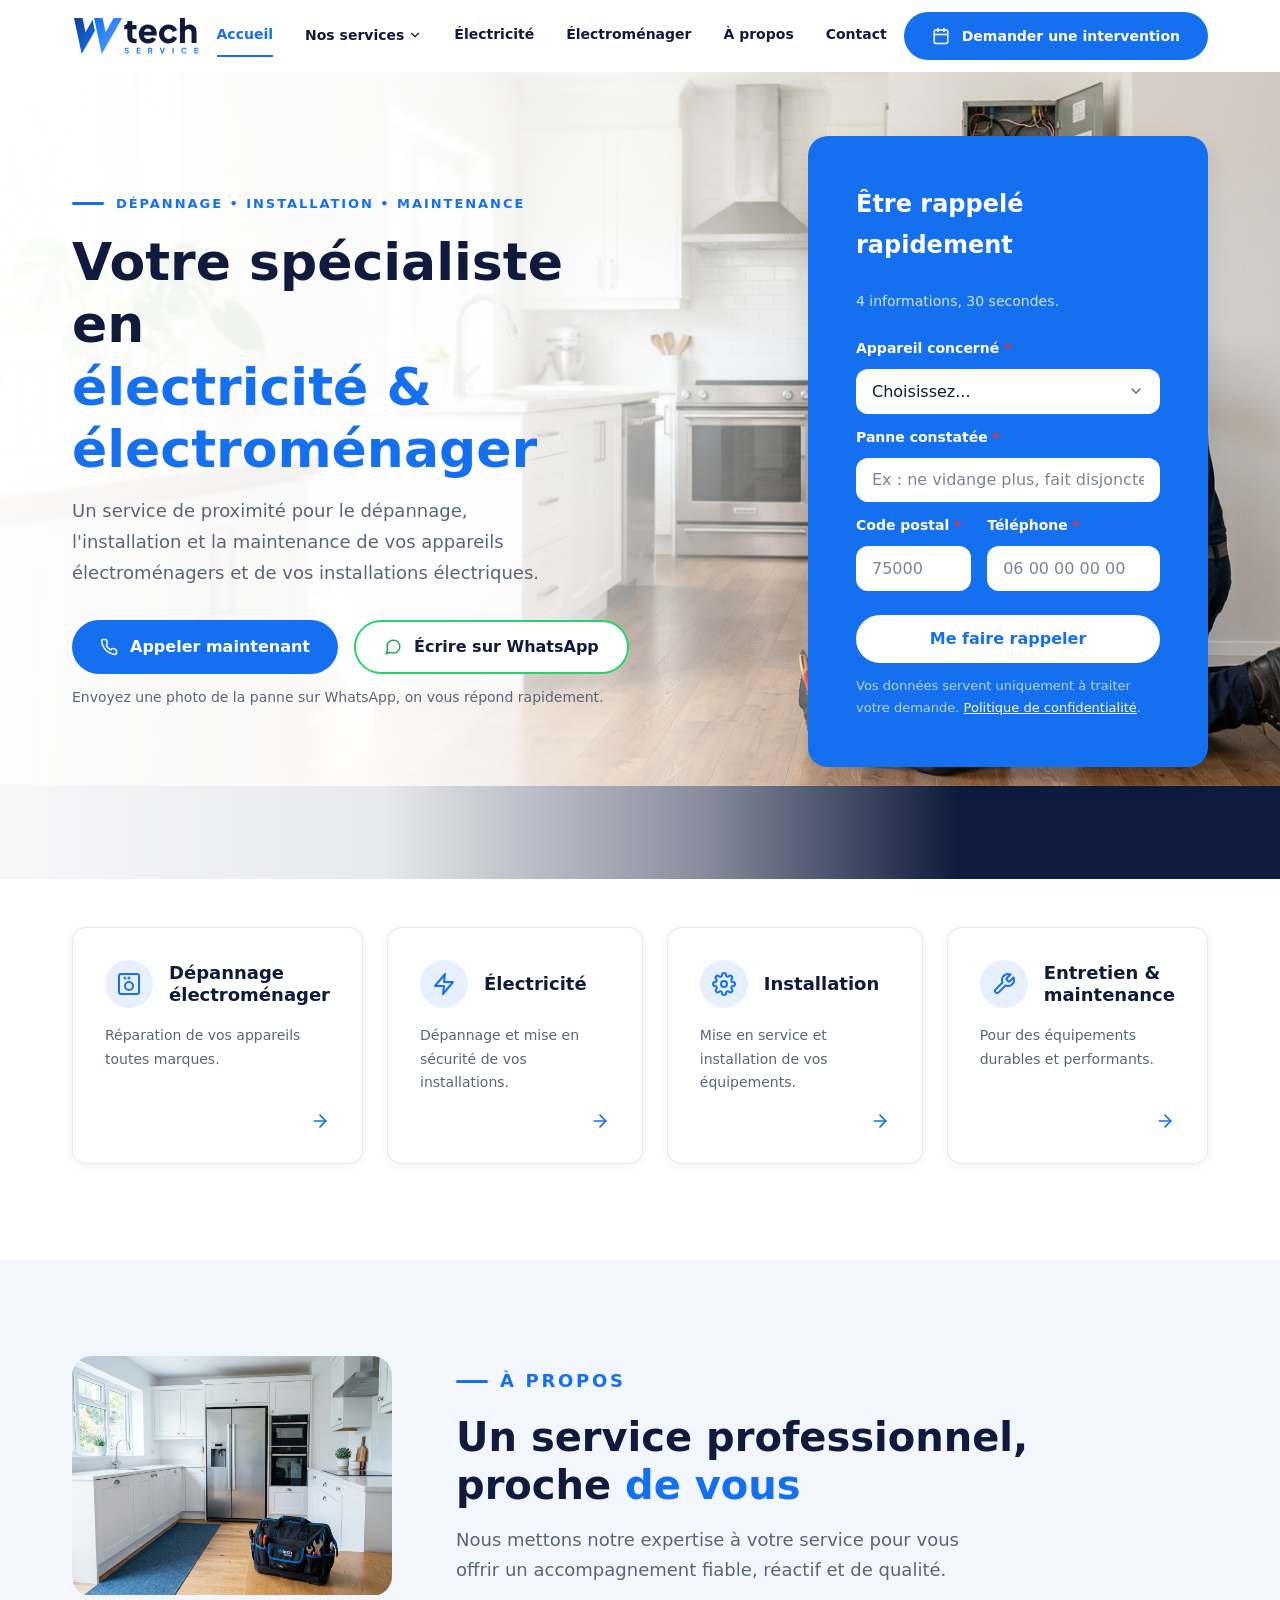
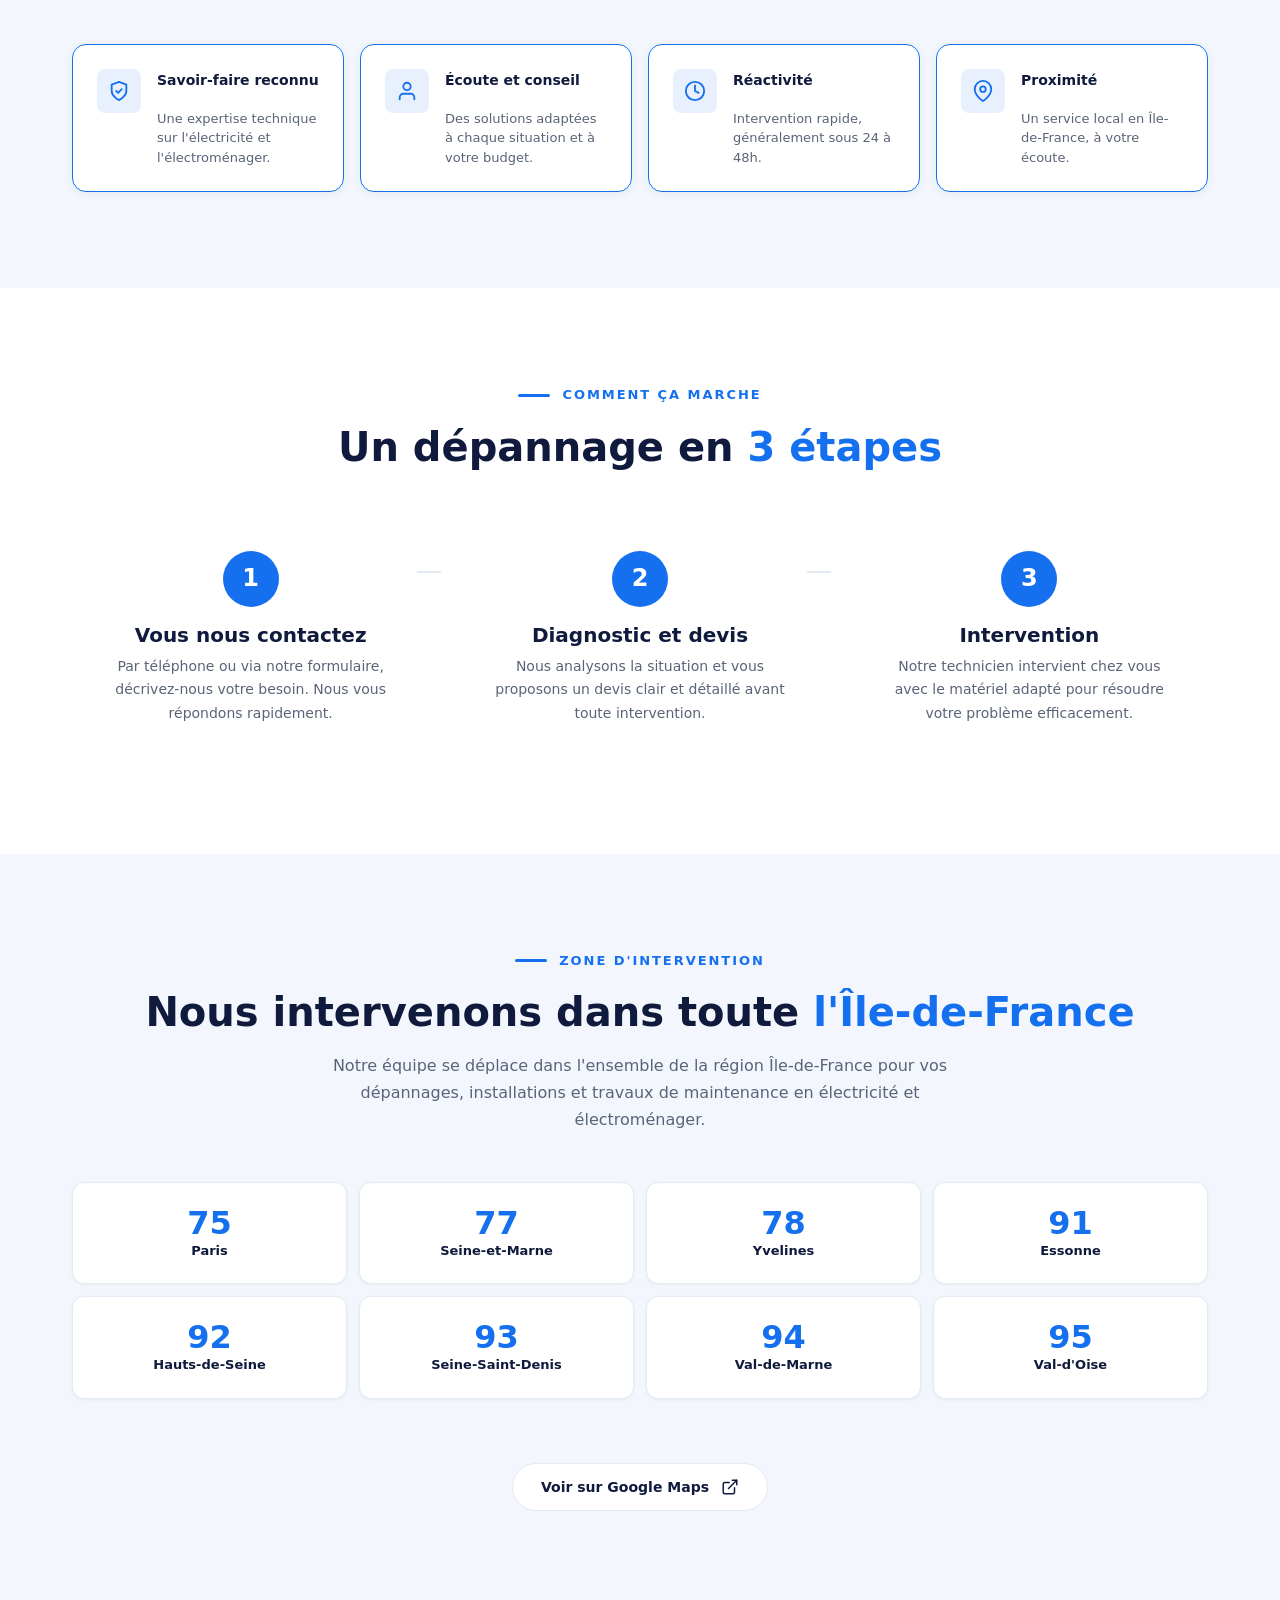
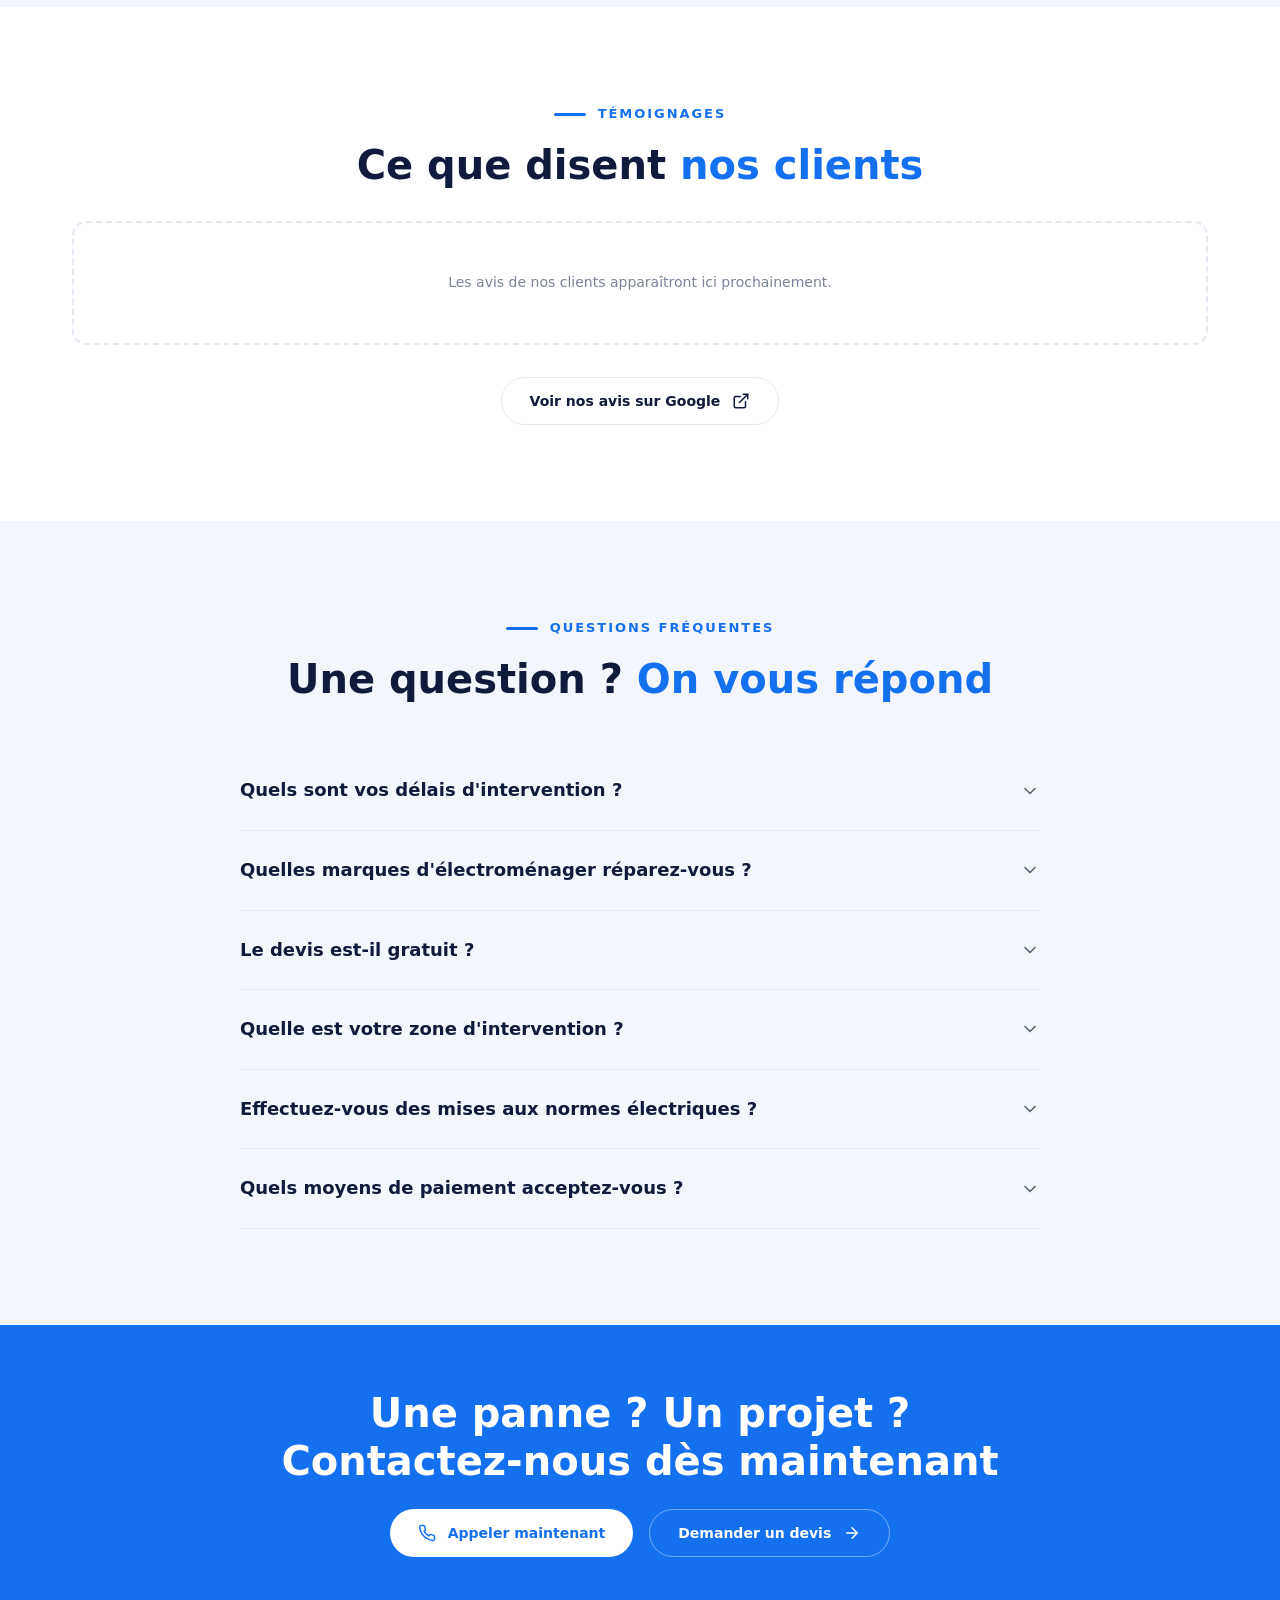
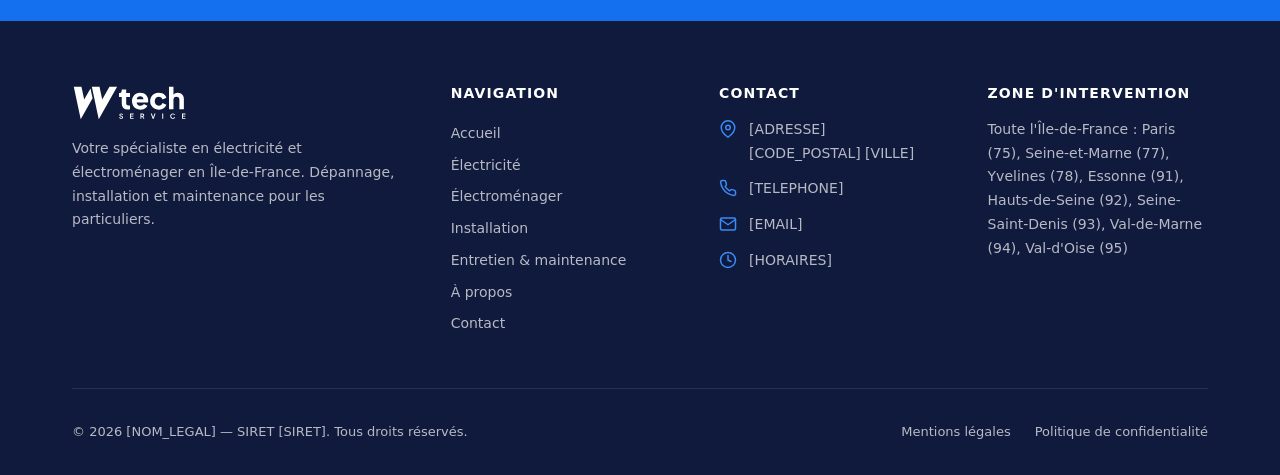
==== commit 23cf2be7: "Accueil : CTA appel + WhatsApp et mini-formulaire de rappel dans le hero - Hero : boutons « Appeler " ====
--- a/index.html
+++ b/index.html
@@ -270,31 +270,84 @@
       </picture>
     </div>
 
-    <div class="container hero__content">
-      <p class="eyebrow">Dépannage &bull; Installation &bull; Maintenance</p>
-
-      <h1 class="hero__title">
-        Votre spécialiste en<br>
-        <span class="text-primary">électricité &amp; électroménager</span>
-      </h1>
-
-      <p class="hero__desc">
-        Un service de proximité pour le dépannage, l'installation
-        et la maintenance de vos appareils électroménagers
-        et de vos installations électriques.
-      </p>
-
-      <div class="hero__buttons">
-        <a href="contact.html" class="btn btn--primary">
-          <!-- Calendrier -->
-          <svg xmlns="http://www.w3.org/2000/svg" viewBox="0 0 24 24" fill="none" stroke="currentColor" stroke-width="2" stroke-linecap="round" stroke-linejoin="round" aria-hidden="true"><rect x="3" y="4" width="18" height="18" rx="2"/><line x1="16" y1="2" x2="16" y2="6"/><line x1="8" y1="2" x2="8" y2="6"/><line x1="3" y1="10" x2="21" y2="10"/></svg>
-          Prendre rendez-vous
-        </a>
-        <a href="#services" class="btn btn--secondary">
-          Nos prestations
-          <svg xmlns="http://www.w3.org/2000/svg" viewBox="0 0 24 24" fill="none" stroke="currentColor" stroke-width="2" stroke-linecap="round" stroke-linejoin="round" aria-hidden="true" width="16" height="16"><path d="M5 12h14"/><path d="M12 5l7 7-7 7"/></svg>
-        </a>
-      </div>
+    <div class="container hero__inner">
+      <div class="hero__content">
+        <p class="eyebrow">Dépannage &bull; Installation &bull; Maintenance</p>
+
+        <h1 class="hero__title">
+          Votre spécialiste en<br>
+          <span class="text-primary">électricité &amp; électroménager</span>
+        </h1>
+
+        <p class="hero__desc">
+          Un service de proximité pour le dépannage, l'installation
+          et la maintenance de vos appareils électroménagers
+          et de vos installations électriques.
+        </p>
+
+        <!-- CTA principaux : appel direct + WhatsApp -->
+        <div class="hero__buttons">
+          <a href="tel:[TELEPHONE]" class="btn btn--primary btn--lg">
+            <svg xmlns="http://www.w3.org/2000/svg" viewBox="0 0 24 24" fill="none" stroke="currentColor" stroke-width="2" stroke-linecap="round" stroke-linejoin="round" aria-hidden="true"><path d="M22 16.92v3a2 2 0 0 1-2.18 2 19.79 19.79 0 0 1-8.63-3.07 19.5 19.5 0 0 1-6-6 19.79 19.79 0 0 1-3.07-8.67A2 2 0 0 1 4.11 2h3a2 2 0 0 1 2 1.72 12.84 12.84 0 0 0 .7 2.81 2 2 0 0 1-.45 2.11L8.09 9.91a16 16 0 0 0 6 6l1.27-1.27a2 2 0 0 1 2.11-.45 12.84 12.84 0 0 0 2.81.7A2 2 0 0 1 22 16.92z"/></svg>
+            Appeler maintenant
+          </a>
+          <a href="https://wa.me/[WHATSAPP]?text=Bonjour%2C%20j%27ai%20une%20panne%20sur%20mon%20appareil%20%3A%20" class="btn btn--whatsapp btn--lg" target="_blank" rel="noopener">
+            <svg xmlns="http://www.w3.org/2000/svg" viewBox="0 0 24 24" fill="none" stroke="currentColor" stroke-width="2" stroke-linecap="round" stroke-linejoin="round" aria-hidden="true"><path d="M21 11.5a8.38 8.38 0 0 1-.9 3.8 8.5 8.5 0 0 1-7.6 4.7 8.38 8.38 0 0 1-3.8-.9L3 21l1.9-5.7a8.38 8.38 0 0 1-.9-3.8 8.5 8.5 0 0 1 4.7-7.6 8.38 8.38 0 0 1 3.8-.9h.5a8.48 8.48 0 0 1 8 8v.5z"/></svg>
+            Écrire sur WhatsApp
+          </a>
+        </div>
+        <p class="hero__hint">Envoyez une photo de la panne sur WhatsApp, on vous répond rapidement.</p>
+      </div>
+
+      <!-- Mini-formulaire de rappel (envoi via Web3Forms, géré par main.js) -->
+      <form action="https://api.web3forms.com/submit" method="POST" class="form form--hero js-contact-form" novalidate>
+        <p class="form__title">Être rappelé rapidement</p>
+        <p class="form__subtitle">4 informations, 30 secondes.</p>
+        <input type="hidden" name="access_key" value="[FORM_ACCESS_KEY]">
+        <input type="hidden" name="subject" value="Demande de rappel (page d'accueil) — Wtech Service">
+        <input type="hidden" name="from_name" value="Site Wtech Service">
+        <div class="form__honey"><input type="text" name="botcheck" tabindex="-1" autocomplete="off" aria-hidden="true"></div>
+
+        <div class="form__group" data-required>
+          <label for="hero-appareil" class="form__label">Appareil concerné <span class="form__required">*</span></label>
+          <select id="hero-appareil" name="appareil" class="form__select" required>
+            <option value="">Choisissez...</option>
+            <option>Lave-linge</option>
+            <option>Lave-vaisselle</option>
+            <option>Réfrigérateur / congélateur</option>
+            <option>Four / plaque de cuisson</option>
+            <option>Sèche-linge</option>
+            <option>Autre appareil</option>
+            <option>Problème électrique</option>
+          </select>
+          <div class="form__error">Ce champ est requis.</div>
+        </div>
+
+        <div class="form__group" data-required>
+          <label for="hero-panne" class="form__label">Panne constatée <span class="form__required">*</span></label>
+          <input type="text" id="hero-panne" name="panne" class="form__input" required maxlength="200" placeholder="Ex : ne vidange plus, fait disjoncter…">
+          <div class="form__error">Ce champ est requis.</div>
+        </div>
+
+        <div class="form__row form__row--2">
+          <div class="form__group" data-required>
+            <label for="hero-cp" class="form__label">Code postal <span class="form__required">*</span></label>
+            <input type="text" id="hero-cp" name="code_postal" class="form__input" required inputmode="numeric" autocomplete="postal-code" maxlength="5" data-validate="cp" placeholder="75000">
+            <div class="form__error">Ce champ est requis.</div>
+          </div>
+          <div class="form__group" data-required>
+            <label for="hero-tel" class="form__label">Téléphone <span class="form__required">*</span></label>
+            <input type="tel" id="hero-tel" name="phone" class="form__input" required autocomplete="tel" placeholder="06 00 00 00 00">
+            <div class="form__error">Ce champ est requis.</div>
+          </div>
+        </div>
+
+        <button type="submit" class="btn form__submit">Me faire rappeler</button>
+
+        <div class="form__success" role="status">Merci ! Votre demande est bien partie. Nous vous rappelons au plus vite.</div>
+
+        <p class="form__note">Vos données servent uniquement à traiter votre demande. <a href="politique-confidentialite.html">Politique de confidentialité</a>.</p>
+      </form>
     </div>
   </section>
 
@@ -718,9 +771,8 @@
     <svg xmlns="http://www.w3.org/2000/svg" viewBox="0 0 24 24" fill="none" stroke="currentColor" stroke-width="2" stroke-linecap="round" stroke-linejoin="round" aria-hidden="true"><path d="M22 16.92v3a2 2 0 0 1-2.18 2 19.79 19.79 0 0 1-8.63-3.07 19.5 19.5 0 0 1-6-6 19.79 19.79 0 0 1-3.07-8.67A2 2 0 0 1 4.11 2h3a2 2 0 0 1 2 1.72 12.84 12.84 0 0 0 .7 2.81 2 2 0 0 1-.45 2.11L8.09 9.91a16 16 0 0 0 6 6l1.27-1.27a2 2 0 0 1 2.11-.45 12.84 12.84 0 0 0 2.81.7A2 2 0 0 1 22 16.92z"/></svg>
     Appeler
   </a>
-  <a href="contact.html" class="mobile-bar__btn mobile-bar__btn--quote">
-    <svg xmlns="http://www.w3.org/2000/svg" viewBox="0 0 24 24" fill="none" stroke="currentColor" stroke-width="2" stroke-linecap="round" stroke-linejoin="round" aria-hidden="true"><path d="M14 2H6a2 2 0 0 0-2 2v16a2 2 0 0 0 2 2h12a2 2 0 0 0 2-2V8z"/><polyline points="14 2 14 8 20 8"/><line x1="16" y1="13" x2="8" y2="13"/><line x1="16" y1="17" x2="8" y2="17"/><polyline points="10 9 9 9 8 9"/></svg>
-    Devis gratuit
+  <a href="https://wa.me/[WHATSAPP]?text=Bonjour%2C%20j%27ai%20une%20panne%20sur%20mon%20appareil%20%3A%20" class="mobile-bar__btn mobile-bar__btn--whatsapp" target="_blank" rel="noopener"><svg xmlns="http://www.w3.org/2000/svg" viewBox="0 0 24 24" fill="none" stroke="currentColor" stroke-width="2" stroke-linecap="round" stroke-linejoin="round" aria-hidden="true"><path d="M21 11.5a8.38 8.38 0 0 1-.9 3.8 8.5 8.5 0 0 1-7.6 4.7 8.38 8.38 0 0 1-3.8-.9L3 21l1.9-5.7a8.38 8.38 0 0 1-.9-3.8 8.5 8.5 0 0 1 4.7-7.6 8.38 8.38 0 0 1 3.8-.9h.5a8.48 8.48 0 0 1 8 8v.5z"/></svg> WhatsApp</a><a href="contact.html" class="mobile-bar__btn mobile-bar__btn--quote">
+    <svg xmlns="http://www.w3.org/2000/svg" viewBox="0 0 24 24" fill="none" stroke="currentColor" stroke-width="2" stroke-linecap="round" stroke-linejoin="round" aria-hidden="true"><path d="M14 2H6a2 2 0 0 0-2 2v16a2 2 0 0 0 2 2h12a2 2 0 0 0 2-2V8z"/><polyline points="14 2 14 8 20 8"/><line x1="16" y1="13" x2="8" y2="13"/><line x1="16" y1="17" x2="8" y2="17"/><polyline points="10 9 9 9 8 9"/></svg> Devis
   </a>
 </div>
 
--- a/assets/css/style.css
+++ b/assets/css/style.css
@@ -663,7 +663,10 @@
   .hero__bg::after {
     display: none;
   }
-  .hero__content {
+  .hero__bg {
+    height: 170px; /* image réduite : les boutons d'appel restent visibles sans scroller */
+  }
+  .hero__inner {
     padding-block: var(--space-lg) var(--space-2xl);
   }
   .hero__title {
@@ -671,21 +674,118 @@
   }
 }
 
-.hero__content {
+/* Grille hero : texte + CTA à gauche, mini-formulaire à droite (desktop) */
+.hero__inner {
   position: relative;
   z-index: 1;
+  display: grid;
+  gap: var(--space-xl);
+  align-items: center;
+  padding-block: var(--space-3xl);
+}
+
+@media (min-width: 1024px) {
+  .hero__inner {
+    grid-template-columns: minmax(0, 1fr) 400px;
+    gap: var(--space-3xl);
+    /* + 48px : compense le chevauchement des cartes services (margin-top: -48px) */
+    padding-block: var(--space-3xl) calc(var(--space-3xl) + 48px);
+  }
+}
+
+.hero__content {
+  display: flex;
+  flex-direction: column;
   max-width: 580px;
-  padding-block: var(--space-3xl);
+}
+
+.hero__hint {
+  margin-top: var(--space-sm);
+  font-size: var(--fs-sm);
+  color: var(--text);
 }
 
 @media (max-width: 767px) {
+  /* Sur mobile, les CTA passent avant le paragraphe de description */
   .hero__buttons {
+    order: 1;
     flex-direction: column;
+    margin-bottom: var(--space-sm);
+  }
+  .hero__hint {
+    order: 2;
+    margin-top: 0;
+    margin-bottom: var(--space-lg);
+  }
+  .hero__desc {
+    order: 3;
+    margin-bottom: 0;
   }
   .hero__buttons .btn {
     width: 100%;
     justify-content: center;
   }
+}
+
+/* Boutons hero */
+.btn--lg {
+  padding: 1rem 1.75rem;
+  font-size: var(--fs-base);
+  font-weight: 700;
+}
+
+.btn--whatsapp {
+  background: var(--white);
+  color: var(--navy);
+  border: 2px solid #25D366;
+}
+.btn--whatsapp svg {
+  color: #1DA851;
+}
+.btn--whatsapp:hover,
+.btn--whatsapp:focus-visible {
+  background: #F0FBF4;
+  box-shadow: var(--shadow-md);
+}
+
+/* Mini-formulaire du hero */
+.form--hero {
+  padding: var(--space-xl);
+}
+.form--hero .form__subtitle {
+  margin-bottom: var(--space-lg);
+}
+.form--hero .form__group {
+  margin-bottom: var(--space-sm);
+}
+.form--hero .form__input,
+.form--hero .form__select {
+  padding: 0.8rem 1rem;
+}
+@media (min-width: 480px) {
+  /* Code postal plus court, téléphone plus large */
+  .form--hero .form__row--2 { grid-template-columns: 2fr 3fr; }
+}
+.form__submit {
+  width: 100%;
+  margin-top: var(--space-sm);
+  background: var(--white);
+  color: var(--primary);
+  border: 2px solid var(--white);
+  font-weight: 800;
+  font-size: var(--fs-base);
+}
+.form__submit:hover,
+.form__submit:focus-visible {
+  background: var(--bg-light);
+}
+.form--hero .form__note {
+  margin-top: var(--space-sm);
+}
+
+/* Après envoi : on masque les champs, on garde le message de succès */
+.form--sent > *:not(.form__success) {
+  display: none;
 }
 
 .hero__title {
@@ -1295,6 +1395,14 @@
     color: var(--navy);
     border: 1px solid var(--border);
   }
+  .mobile-bar__btn--whatsapp {
+    background: var(--white);
+    color: var(--navy);
+    border: 2px solid #25D366;
+  }
+  .mobile-bar__btn--whatsapp svg {
+    color: #1DA851;
+  }
 
   body {
     padding-bottom: var(--mobile-bar-h);
